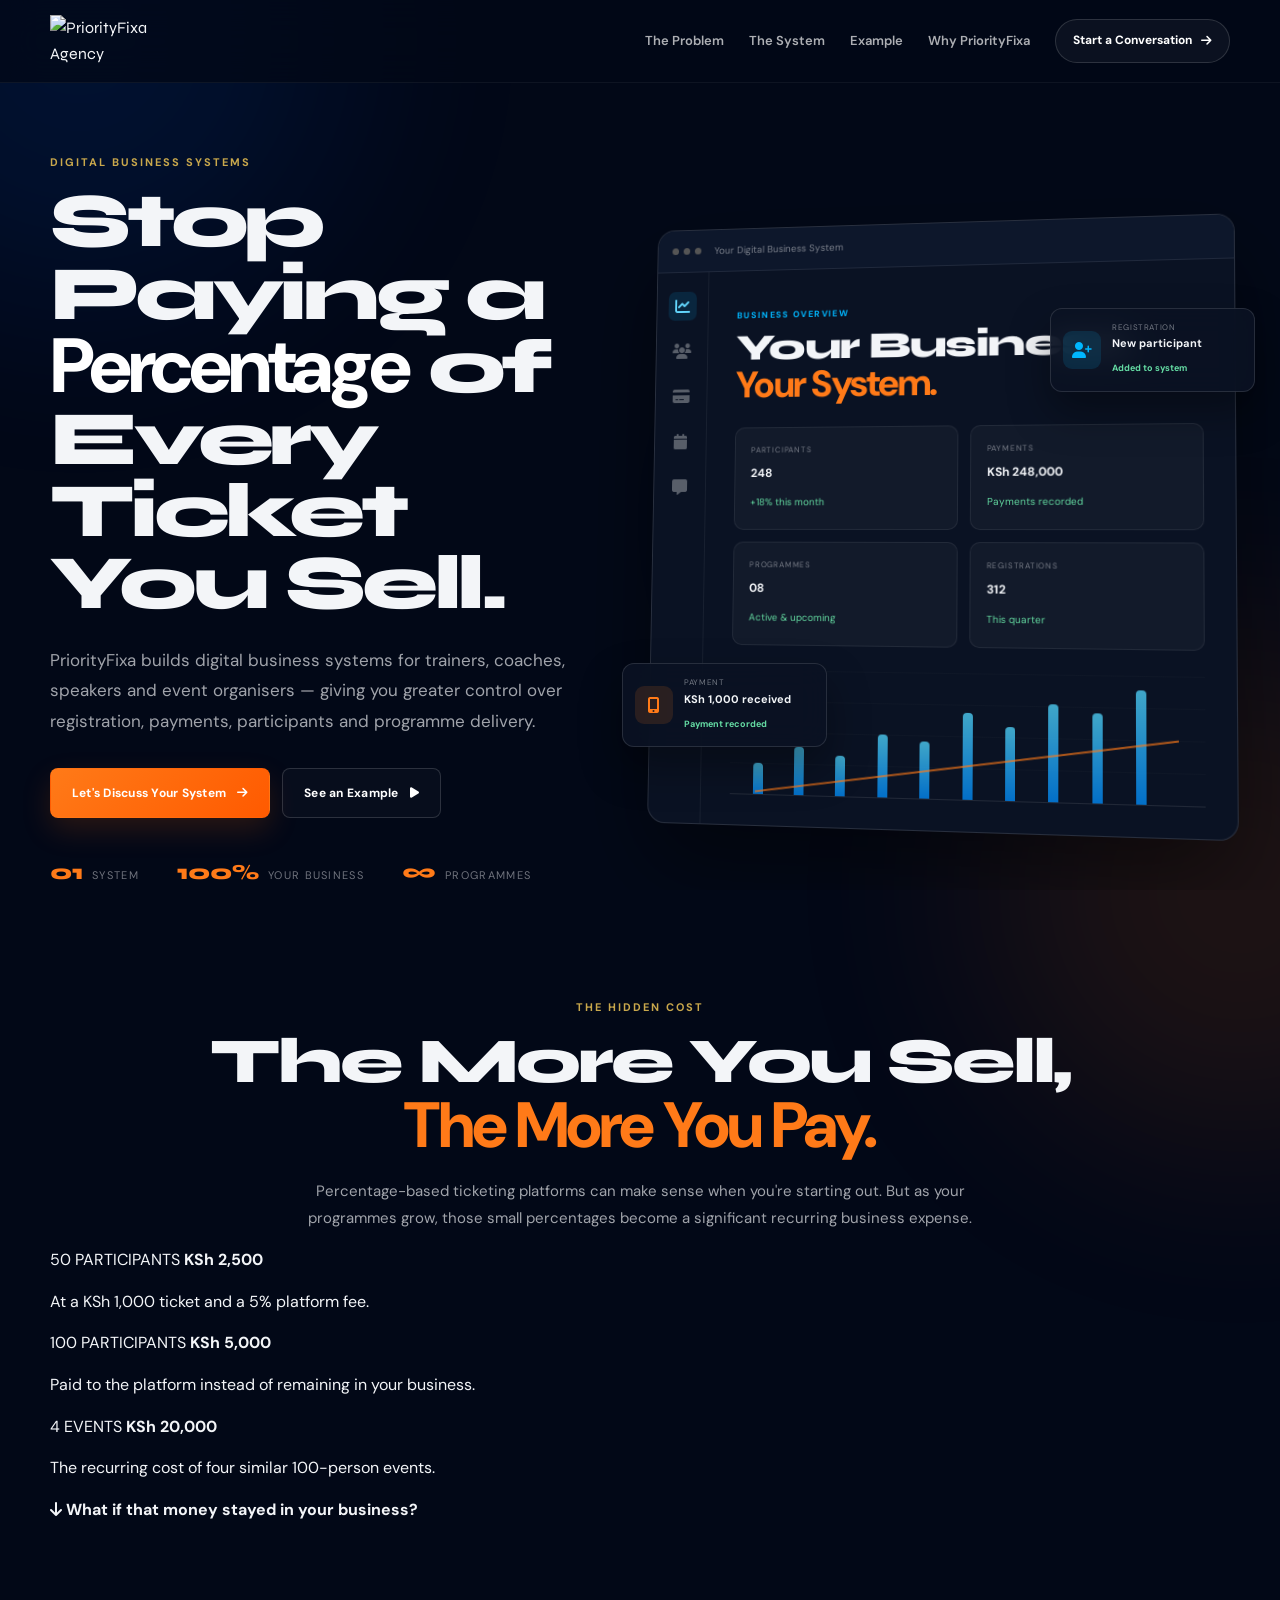
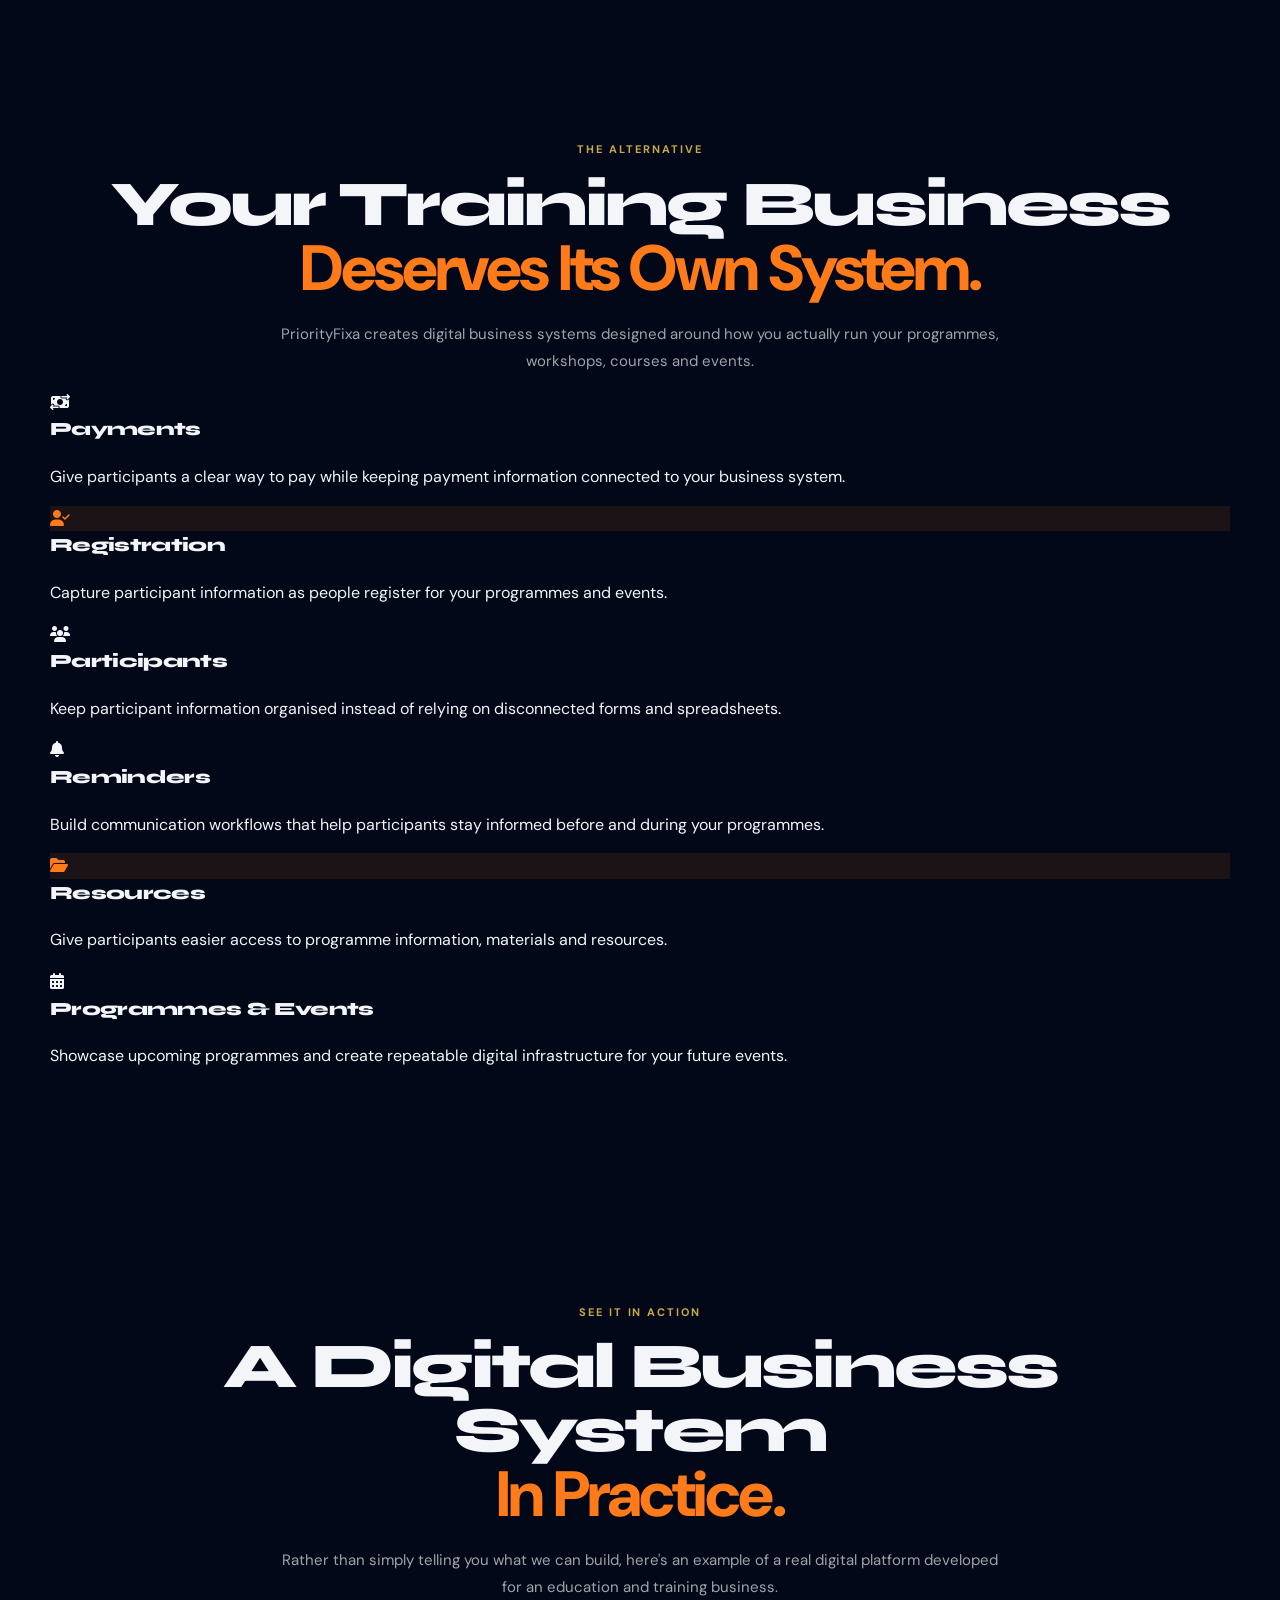
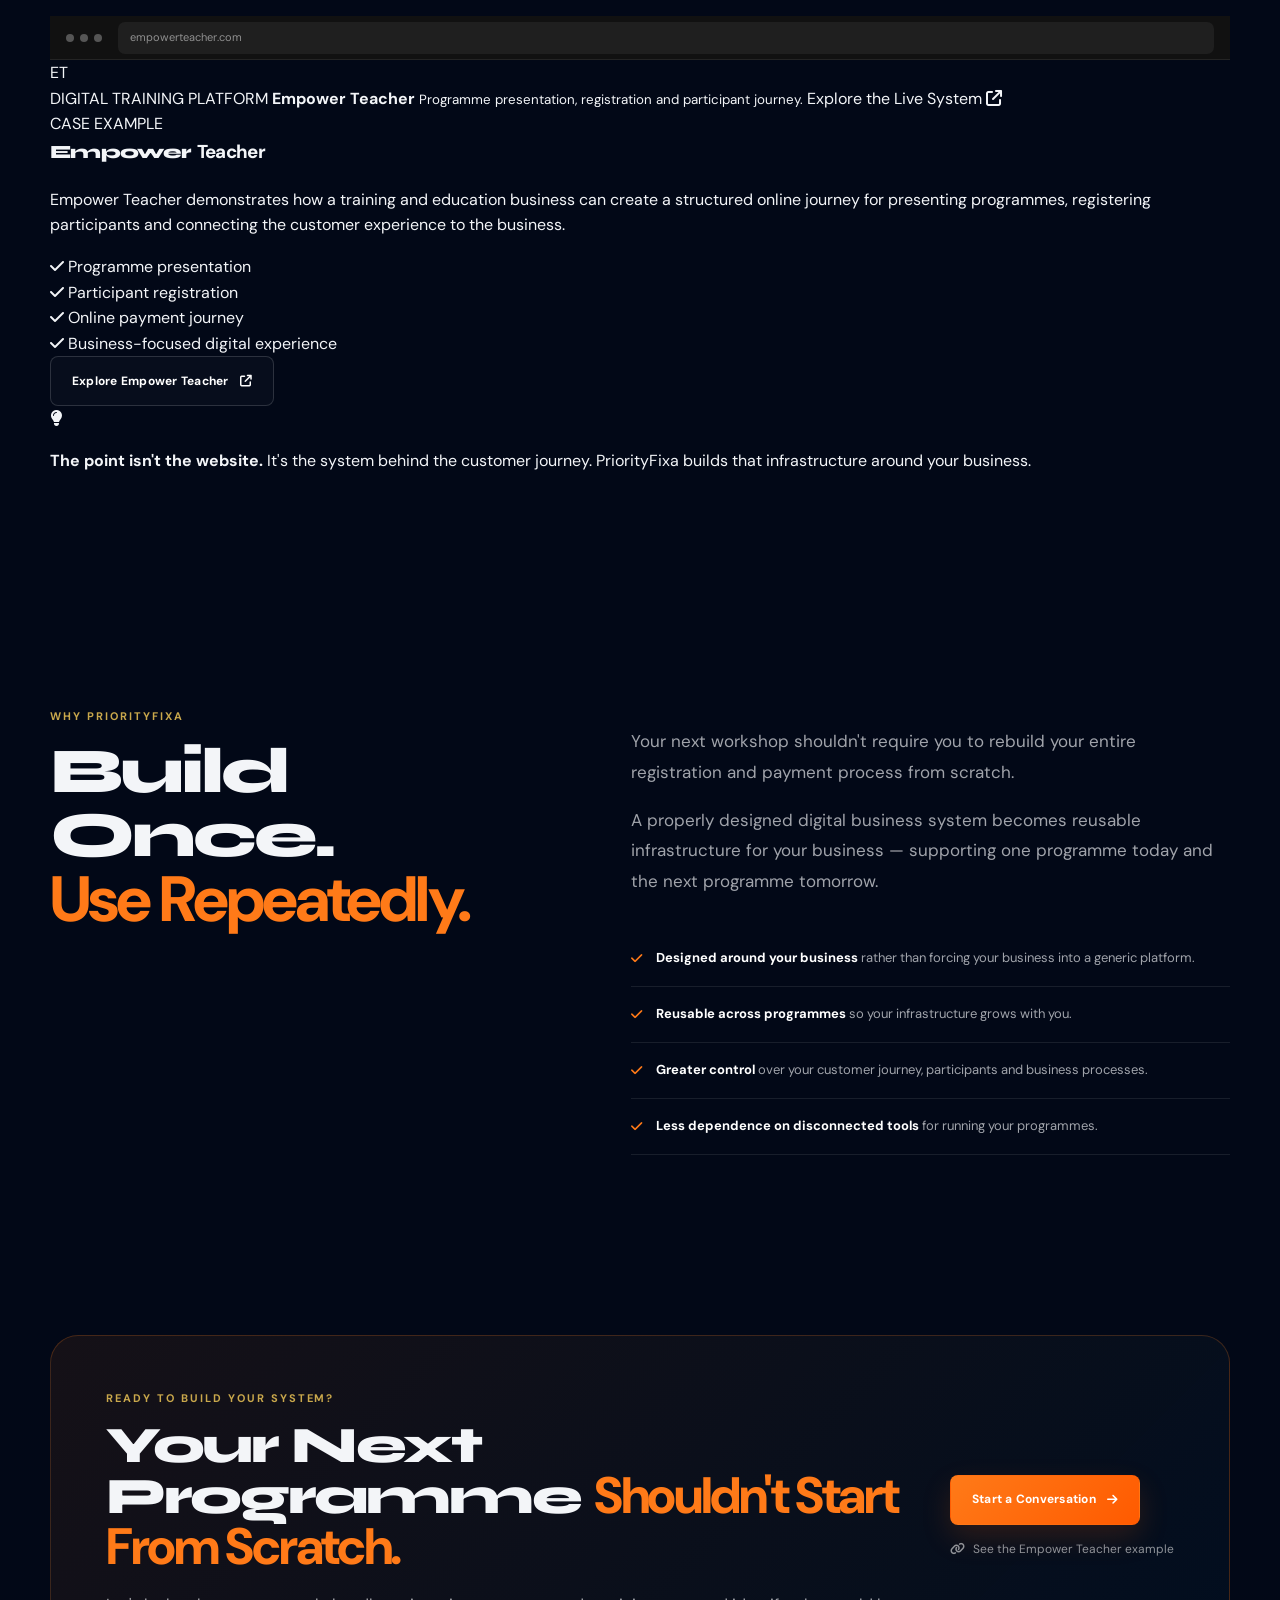
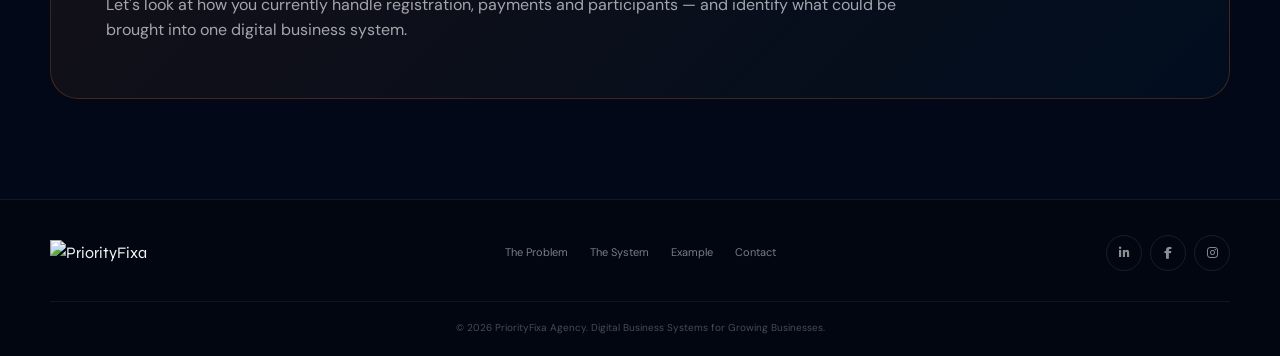
==== busysystem.html @ 6f256f90 "Add initial HTML structure for busysystem page" ====
<!DOCTYPE html>
<html lang="en">
<head>

    <!-- =====================================================
         BASIC META
    ====================================================== -->

    <meta charset="UTF-8">

    <meta
        name="viewport"
        content="width=device-width, initial-scale=1.0"
    >

    <title>
        PriorityFixa | Digital Business Systems for Trainers & Coaches
    </title>

    <meta
        name="description"
        content="PriorityFixa builds digital business systems for trainers, coaches, speakers and event organisers — combining registration, payments, participants, programmes and events."
    >

    <meta
        name="theme-color"
        content="#020817"
    >


    <!-- =====================================================
         GOOGLE FONTS
         IMPORTANT:
         Load fonts BEFORE the stylesheet so the browser
         does not briefly render the wrong typography.
    ====================================================== -->

    <link rel="preconnect" href="https://fonts.googleapis.com">
    <link rel="preconnect" href="https://fonts.gstatic.com" crossorigin>

    <link
        href="https://fonts.googleapis.com/css2?family=DM+Sans:wght@400;500;600;700&family=Syne:wght@400;500;600;700;800&display=swap"
        rel="stylesheet"
    >


    <!-- =====================================================
         ICONS
    ====================================================== -->

    <link
        rel="stylesheet"
        href="https://cdnjs.cloudflare.com/ajax/libs/font-awesome/6.5.2/css/all.min.css"
    >


    <!-- =====================================================
         STYLESHEET
    ====================================================== -->

    <link
        rel="stylesheet"
        href="css/style.css"
    >

</head>


<body>


    <!-- =====================================================
         BACKGROUND EFFECTS
    ====================================================== -->

    <div class="page-glow glow-one"></div>
    <div class="page-glow glow-two"></div>


    <!-- =====================================================
         HEADER
    ====================================================== -->

    <header class="site-header">

        <div class="container nav-wrap">

            <a
                href="#top"
                class="brand"
                aria-label="PriorityFixa home"
            >

                <!-- Replace with your actual logo path -->
                <img
                    src="assets/images/priorityfixa-logo.png"
                    alt="PriorityFixa Agency"
                    class="brand-logo"
                >

            </a>


            <button
                class="menu-toggle"
                id="menuToggle"
                aria-label="Open navigation"
                aria-expanded="false"
            >
                <i class="fa-solid fa-bars"></i>
            </button>


            <nav
                class="main-nav"
                id="mainNav"
            >

                <a href="#problem">
                    The Problem
                </a>

                <a href="#system">
                    The System
                </a>

                <a href="#example">
                    Example
                </a>

                <a href="#about">
                    Why PriorityFixa
                </a>

                <a
                    href="#contact"
                    class="nav-cta"
                >
                    Start a Conversation
                    <i class="fa-solid fa-arrow-right"></i>
                </a>

            </nav>

        </div>

    </header>


    <main id="top">


        <!-- =================================================
             HERO
        ================================================== -->

        <section class="hero">

            <div class="container hero-grid">


                <div class="hero-copy">

                    <div class="eyebrow">
                        DIGITAL BUSINESS SYSTEMS
                    </div>


                    <h1>

                        Stop Paying a
                        <span>Percentage</span>
                        of Every Ticket You Sell.

                    </h1>


                    <p class="hero-text">

                        PriorityFixa builds digital business systems
                        for trainers, coaches, speakers and event
                        organisers — giving you greater control over
                        registration, payments, participants and
                        programme delivery.

                    </p>


                    <div class="hero-actions">

                        <a
                            href="#contact"
                            class="btn btn-primary"
                        >

                            Let's Discuss Your System

                            <i class="fa-solid fa-arrow-right"></i>

                        </a>


                        <a
                            href="#example"
                            class="btn btn-outline"
                        >

                            See an Example

                            <i class="fa-solid fa-play"></i>

                        </a>

                    </div>


                    <div class="hero-mini-stats">

                        <div>

                            <strong>
                                01
                            </strong>

                            <span>
                                System
                            </span>

                        </div>


                        <div>

                            <strong>
                                100%
                            </strong>

                            <span>
                                Your Business
                            </span>

                        </div>


                        <div>

                            <strong>
                                ∞
                            </strong>

                            <span>
                                Programmes
                            </span>

                        </div>

                    </div>

                </div>


                <!-- =========================================
                     HERO VISUAL
                ========================================== -->

                <div class="hero-visual">

                    <div class="dashboard-glow"></div>

                    <div class="orbit orbit-one"></div>
                    <div class="orbit orbit-two"></div>


                    <div class="dashboard">

                        <div class="dash-top">

                            <div class="dash-dots">
                                <i></i>
                                <i></i>
                                <i></i>
                            </div>

                            <span>
                                Your Digital Business System
                            </span>

                        </div>


                        <div class="dash-body">


                            <aside class="dash-sidebar">

                                <span class="active">
                                    <i class="fa-solid fa-chart-line"></i>
                                </span>

                                <span>
                                    <i class="fa-solid fa-users"></i>
                                </span>

                                <span>
                                    <i class="fa-solid fa-credit-card"></i>
                                </span>

                                <span>
                                    <i class="fa-solid fa-calendar"></i>
                                </span>

                                <span>
                                    <i class="fa-solid fa-message"></i>
                                </span>

                            </aside>


                            <div class="dash-content">

                                <p>
                                    BUSINESS OVERVIEW
                                </p>


                                <h3>
                                    Your Business.
                                    <span>Your System.</span>
                                </h3>


                                <div class="dash-cards">

                                    <div>

                                        <small>
                                            PARTICIPANTS
                                        </small>

                                        <strong>
                                            248
                                        </strong>

                                        <em>
                                            +18% this month
                                        </em>

                                    </div>


                                    <div>

                                        <small>
                                            PAYMENTS
                                        </small>

                                        <strong>
                                            KSh 248,000
                                        </strong>

                                        <em>
                                            Payments recorded
                                        </em>

                                    </div>


                                    <div>

                                        <small>
                                            PROGRAMMES
                                        </small>

                                        <strong>
                                            08
                                        </strong>

                                        <em>
                                            Active & upcoming
                                        </em>

                                    </div>


                                    <div>

                                        <small>
                                            REGISTRATIONS
                                        </small>

                                        <strong>
                                            312
                                        </strong>

                                        <em>
                                            This quarter
                                        </em>

                                    </div>

                                </div>


                                <div class="chart">

                                    <span style="left:5%;height:25%;"></span>
                                    <span style="left:14%;height:38%;"></span>
                                    <span style="left:23%;height:32%;"></span>
                                    <span style="left:32%;height:50%;"></span>
                                    <span style="left:41%;height:45%;"></span>
                                    <span style="left:50%;height:68%;"></span>
                                    <span style="left:59%;height:58%;"></span>
                                    <span style="left:68%;height:76%;"></span>
                                    <span style="left:77%;height:70%;"></span>
                                    <span style="left:86%;height:88%;"></span>

                                    <div class="chart-line"></div>

                                </div>

                            </div>

                        </div>

                    </div>


                    <div class="floating-card payment-card">

                        <div class="float-icon orange">
                            <i class="fa-solid fa-mobile-screen-button"></i>
                        </div>

                        <div>

                            <small>
                                PAYMENT
                            </small>

                            <strong>
                                KSh 1,000 received
                            </strong>

                            <b>
                                Payment recorded
                            </b>

                        </div>

                    </div>


                    <div class="floating-card automation-card">

                        <div class="float-icon blue">
                            <i class="fa-solid fa-user-plus"></i>
                        </div>

                        <div>

                            <small>
                                REGISTRATION
                            </small>

                            <strong>
                                New participant
                            </strong>

                            <b>
                                Added to system
                            </b>

                        </div>

                    </div>

                </div>

            </div>

        </section>


        <!-- =================================================
             COST / PROBLEM
        ================================================== -->

        <section
            class="section problem-section"
            id="problem"
        >

            <div class="container">


                <div class="section-heading center">

                    <div class="eyebrow">
                        THE HIDDEN COST
                    </div>

                    <h2>
                        The More You Sell,
                        <span>The More You Pay.</span>
                    </h2>

                    <p>
                        Percentage-based ticketing platforms can make
                        sense when you're starting out. But as your
                        programmes grow, those small percentages become
                        a significant recurring business expense.
                    </p>

                </div>


                <div class="cost-grid">


                    <div class="cost-card">

                        <span>
                            50 PARTICIPANTS
                        </span>

                        <strong>
                            KSh 2,500
                        </strong>

                        <p>
                            At a KSh 1,000 ticket and a 5% platform fee.
                        </p>

                    </div>


                    <div class="cost-card featured-cost">

                        <span>
                            100 PARTICIPANTS
                        </span>

                        <strong>
                            KSh 5,000
                        </strong>

                        <p>
                            Paid to the platform instead of remaining
                            in your business.
                        </p>

                    </div>


                    <div class="cost-card">

                        <span>
                            4 EVENTS
                        </span>

                        <strong>
                            KSh 20,000
                        </strong>

                        <p>
                            The recurring cost of four similar
                            100-person events.
                        </p>

                    </div>

                </div>


                <div class="problem-bottom">

                    <i class="fa-solid fa-arrow-down"></i>

                    <strong>
                        What if that money stayed in your business?
                    </strong>

                </div>

            </div>

        </section>


        <!-- =================================================
             SYSTEM
        ================================================== -->

        <section
            class="section system-section"
            id="system"
        >

            <div class="container">


                <div class="section-heading center">

                    <div class="eyebrow">
                        THE ALTERNATIVE
                    </div>

                    <h2>
                        Your Training Business
                        <span>Deserves Its Own System.</span>
                    </h2>

                    <p>
                        PriorityFixa creates digital business systems
                        designed around how you actually run your
                        programmes, workshops, courses and events.
                    </p>

                </div>


                <div class="system-grid">


                    <article class="system-card">

                        <div class="system-icon blue-icon">
                            <i class="fa-solid fa-money-bill-transfer"></i>
                        </div>

                        <h3>
                            Payments
                        </h3>

                        <p>
                            Give participants a clear way to pay
                            while keeping payment information connected
                            to your business system.
                        </p>

                    </article>


                    <article class="system-card">

                        <div class="system-icon orange-icon">
                            <i class="fa-solid fa-user-check"></i>
                        </div>

                        <h3>
                            Registration
                        </h3>

                        <p>
                            Capture participant information as people
                            register for your programmes and events.
                        </p>

                    </article>


                    <article class="system-card">

                        <div class="system-icon gold-icon">
                            <i class="fa-solid fa-users"></i>
                        </div>

                        <h3>
                            Participants
                        </h3>

                        <p>
                            Keep participant information organised
                            instead of relying on disconnected forms
                            and spreadsheets.
                        </p>

                    </article>


                    <article class="system-card">

                        <div class="system-icon blue-icon">
                            <i class="fa-solid fa-bell"></i>
                        </div>

                        <h3>
                            Reminders
                        </h3>

                        <p>
                            Build communication workflows that help
                            participants stay informed before and
                            during your programmes.
                        </p>

                    </article>


                    <article class="system-card">

                        <div class="system-icon orange-icon">
                            <i class="fa-solid fa-folder-open"></i>
                        </div>

                        <h3>
                            Resources
                        </h3>

                        <p>
                            Give participants easier access to programme
                            information, materials and resources.
                        </p>

                    </article>


                    <article class="system-card">

                        <div class="system-icon gold-icon">
                            <i class="fa-solid fa-calendar-days"></i>
                        </div>

                        <h3>
                            Programmes & Events
                        </h3>

                        <p>
                            Showcase upcoming programmes and create
                            repeatable digital infrastructure for your
                            future events.
                        </p>

                    </article>

                </div>

            </div>

        </section>


        <!-- =================================================
             EXAMPLE / EMPOWER TEACHER
        ================================================== -->

        <section
            class="section example-section"
            id="example"
        >

            <div class="container">


                <div class="section-heading center">

                    <div class="eyebrow">
                        SEE IT IN ACTION
                    </div>

                    <h2>
                        A Digital Business System
                        <span>In Practice.</span>
                    </h2>

                    <p>
                        Rather than simply telling you what we can build,
                        here's an example of a real digital platform
                        developed for an education and training business.
                    </p>

                </div>


                <div class="example-card">


                    <div class="example-browser">

                        <div class="browser-top">

                            <div class="browser-dots">
                                <span></span>
                                <span></span>
                                <span></span>
                            </div>

                            <div class="browser-url">
                                empowerteacher.com
                            </div>

                        </div>


                        <div class="example-preview">

                            <div class="example-preview-content">

                                <div class="example-logo-mark">
                                    ET
                                </div>

                                <span>
                                    DIGITAL TRAINING PLATFORM
                                </span>

                                <strong>
                                    Empower Teacher
                                </strong>

                                <small>
                                    Programme presentation,
                                    registration and participant journey.
                                </small>

                                <a
                                    href="https://www.empowerteacher.com/"
                                    target="_blank"
                                    rel="noopener"
                                    class="preview-button"
                                >
                                    Explore the Live System
                                    <i class="fa-solid fa-arrow-up-right-from-square"></i>
                                </a>

                            </div>

                        </div>

                    </div>


                    <div class="example-content">

                        <div class="example-label">
                            CASE EXAMPLE
                        </div>

                        <h3>
                            Empower
                            <span>Teacher</span>
                        </h3>

                        <p>
                            Empower Teacher demonstrates how a training
                            and education business can create a structured
                            online journey for presenting programmes,
                            registering participants and connecting the
                            customer experience to the business.
                        </p>


                        <div class="example-points">

                            <div>
                                <i class="fa-solid fa-check"></i>
                                <span>
                                    Programme presentation
                                </span>
                            </div>

                            <div>
                                <i class="fa-solid fa-check"></i>
                                <span>
                                    Participant registration
                                </span>
                            </div>

                            <div>
                                <i class="fa-solid fa-check"></i>
                                <span>
                                    Online payment journey
                                </span>
                            </div>

                            <div>
                                <i class="fa-solid fa-check"></i>
                                <span>
                                    Business-focused digital experience
                                </span>
                            </div>

                        </div>


                        <a
                            href="https://www.empowerteacher.com/"
                            target="_blank"
                            rel="noopener"
                            class="btn btn-outline"
                        >

                            Explore Empower Teacher

                            <i class="fa-solid fa-arrow-up-right-from-square"></i>

                        </a>

                    </div>

                </div>


                <div class="example-note">

                    <i class="fa-solid fa-lightbulb"></i>

                    <p>
                        <strong>
                            The point isn't the website.
                        </strong>

                        It's the system behind the customer journey.
                        PriorityFixa builds that infrastructure around
                        your business.
                    </p>

                </div>

            </div>

        </section>


        <!-- =================================================
             WHY PRIORITYFIXA
        ================================================== -->

        <section
            class="section about-section"
            id="about"
        >

            <div class="container about-grid">


                <div class="section-heading">

                    <div class="eyebrow">
                        WHY PRIORITYFIXA
                    </div>

                    <h2>
                        Build Once.
                        <span>Use Repeatedly.</span>
                    </h2>

                </div>


                <div class="about-copy">

                    <p>
                        Your next workshop shouldn't require you to
                        rebuild your entire registration and payment
                        process from scratch.
                    </p>

                    <p>
                        A properly designed digital business system
                        becomes reusable infrastructure for your
                        business — supporting one programme today and
                        the next programme tomorrow.
                    </p>


                    <div class="about-points">

                        <div>

                            <i class="fa-solid fa-check"></i>

                            <span>
                                <b>Designed around your business</b>
                                rather than forcing your business into
                                a generic platform.
                            </span>

                        </div>


                        <div>

                            <i class="fa-solid fa-check"></i>

                            <span>
                                <b>Reusable across programmes</b>
                                so your infrastructure grows with you.
                            </span>

                        </div>


                        <div>

                            <i class="fa-solid fa-check"></i>

                            <span>
                                <b>Greater control</b>
                                over your customer journey,
                                participants and business processes.
                            </span>

                        </div>


                        <div>

                            <i class="fa-solid fa-check"></i>

                            <span>
                                <b>Less dependence on disconnected tools</b>
                                for running your programmes.
                            </span>

                        </div>

                    </div>

                </div>

            </div>

        </section>


        <!-- =================================================
             CTA
        ================================================== -->

        <section
            class="section cta-section"
            id="contact"
        >

            <div class="container">


                <div class="cta-box">


                    <div>

                        <div class="eyebrow">
                            READY TO BUILD YOUR SYSTEM?
                        </div>

                        <h2>
                            Your Next Programme
                            <span>Shouldn't Start From Scratch.</span>
                        </h2>

                        <p>
                            Let's look at how you currently handle
                            registration, payments and participants —
                            and identify what could be brought into
                            one digital business system.
                        </p>

                    </div>


                    <div class="cta-contact">

                        <!-- Replace with your actual email -->
                        <a
                            href="mailto:hello@priorityfixa.com"
                            class="btn btn-primary"
                        >

                            Start a Conversation

                            <i class="fa-solid fa-arrow-right"></i>

                        </a>


                        <a
                            href="https://www.empowerteacher.com/"
                            target="_blank"
                            rel="noopener"
                        >

                            <i class="fa-solid fa-link"></i>

                            See the Empower Teacher example

                        </a>

                    </div>

                </div>

            </div>

        </section>

    </main>


    <!-- =====================================================
         FOOTER
    ====================================================== -->

    <footer class="footer">

        <div class="container footer-main">


            <a
                href="#top"
                class="brand"
            >

                <img
                    src="assets/images/priorityfixa-logo.png"
                    alt="PriorityFixa"
                    class="footer-logo"
                >

            </a>


            <div class="footer-links">

                <a href="#problem">
                    The Problem
                </a>

                <a href="#system">
                    The System
                </a>

                <a href="#example">
                    Example
                </a>

                <a href="#contact">
                    Contact
                </a>

            </div>


            <div class="socials">

                <a
                    href="#"
                    aria-label="LinkedIn"
                >
                    <i class="fa-brands fa-linkedin-in"></i>
                </a>

                <a
                    href="#"
                    aria-label="Facebook"
                >
                    <i class="fa-brands fa-facebook-f"></i>
                </a>

                <a
                    href="#"
                    aria-label="Instagram"
                >
                    <i class="fa-brands fa-instagram"></i>
                </a>

            </div>

        </div>


        <div class="container copyright">

            © 2026 PriorityFixa Agency.
            Digital Business Systems for Growing Businesses.

        </div>

    </footer>


    <!-- =====================================================
         JAVASCRIPT
    ====================================================== -->

    <script>

        /* ================================================
           MOBILE NAVIGATION
        ================================================= */

        const menuToggle =
            document.getElementById("menuToggle");

        const mainNav =
            document.getElementById("mainNav");


        menuToggle.addEventListener("click", () => {

            const isOpen =
                mainNav.classList.toggle("open");

            menuToggle.setAttribute(
                "aria-expanded",
                isOpen
            );

            menuToggle.innerHTML =
                isOpen
                    ? '<i class="fa-solid fa-xmark"></i>'
                    : '<i class="fa-solid fa-bars"></i>';

        });


        /* ================================================
           CLOSE MOBILE MENU
        ================================================= */

        document
            .querySelectorAll(".main-nav a")
            .forEach(link => {

                link.addEventListener("click", () => {

                    mainNav.classList.remove("open");

                    menuToggle.setAttribute(
                        "aria-expanded",
                        "false"
                    );

                    menuToggle.innerHTML =
                        '<i class="fa-solid fa-bars"></i>';

                });

            });


        /* ================================================
           HEADER SCROLL STATE
        ================================================= */

        const header =
            document.querySelector(".site-header");


        window.addEventListener(
            "scroll",
            () => {

                if (window.scrollY > 30) {

                    header.classList.add("scrolled");

                } else {

                    header.classList.remove("scrolled");

                }

            },
            { passive: true }
        );

    </script>

</body>
</html>
---- css/style.css ----
/* =========================================================
   PRIORITYFIXA AGENCY
   =========================================================

   TYPOGRAPHY
   ─────────────────────────────────────────────────────────
   Syne    → Brand / headings / display typography
   DM Sans → Body / navigation / buttons / UI

   IMPORTANT:
   Fonts are loaded here so typography remains consistent
   even if another stylesheet or cached CSS is interfering.

   BRAND
   ─────────────────────────────────────────────────────────
   Deep Navy
   Electric Blue
   Orange
   Gold

   FEATURED PROJECTS
   ─────────────────────────────────────────────────────────
   Empowered Teachers Forum → Green / Gold
   Sakwa Wangara            → Charcoal / Brass
========================================================= */


/* =========================================================
   FONT LOADING
   ========================================================= */

/*
   Load the fonts directly from this stylesheet.

   display=swap prevents invisible text while the font loads.
*/

/*@import url(
  "https://fonts.googleapis.com/css2?family=DM+Sans:opsz,wght@9..40,400;9..40,500;9..40,600;9..40,700&family=Syne:wght@400;500;600;700;800&display=swap"
);


/* =========================================================
   VARIABLES
========================================================= */

:root {

  /* =======================================================
     BACKGROUND
  ======================================================= */

  --bg: #020817;
  --bg-two: #071127;
  --bg-three: #0b1730;


  /* =======================================================
     TEXT
  ======================================================= */

  --white: #ffffff;

  --text: #f3f5f8;

  --muted: rgba(243,245,248,.66);

  --muted-soft: rgba(243,245,248,.45);


  /* =======================================================
     LINES / CARDS
  ======================================================= */

  --line: rgba(255,255,255,.09);

  --card: rgba(255,255,255,.035);

  --card-hover: rgba(255,255,255,.06);


  /* =======================================================
     PRIORITYFIXA BRAND
  ======================================================= */

  --blue: #00b7ff;

  --blue-light: #63d8ff;

  --orange: #ff7a18;

  --orange-light: #ff9b4a;

  --gold: #c9a84c;

  --gold-light: #e8c97a;


  /* =======================================================
     PROJECT COLOURS
  ======================================================= */

  --green: #1b6b58;


  /* =======================================================
     LAYOUT
  ======================================================= */

  --container: 1180px;

  --radius: 24px;


  /* =======================================================
     TYPOGRAPHY
  ======================================================= */

  --font-head:
    "Syne",
    "Arial Black",
    Arial,
    sans-serif;

  --font-body:
    "DM Sans",
    Arial,
    sans-serif;
}


/* =========================================================
   RESET
========================================================= */

*,
*::before,
*::after {
  box-sizing: border-box;
}

html {
  scroll-behavior: smooth;
}

body {

  margin: 0;

  background: var(--bg);

  color: var(--text);

  /*
     FORCE THE BODY TO USE DM SANS.
     This prevents an older body font declaration
     from taking over.
  */

  font-family:
    "DM Sans",
    Arial,
    sans-serif !important;

  font-size: 16px;

  line-height: 1.6;

  overflow-x: hidden;

  -webkit-font-smoothing: antialiased;

  -moz-osx-font-smoothing: grayscale;
}


img {
  display: block;

  max-width: 100%;
}


a {
  color: inherit;

  text-decoration: none;
}


button,
input,
textarea,
select {
  font: inherit;
}


button {
  cursor: pointer;
}


::selection {
  background: var(--orange);

  color: #fff;
}


/* =========================================================
   GLOBAL FONT PROTECTION
========================================================= */

/*
   These rules deliberately use !important.

   If an old stylesheet, browser cache, template rule,
   or component CSS attempts to change the typography,
   these declarations win.
*/

body,
p,
li,
span,
small,
label,
input,
textarea,
select,
button,
a,
nav {

  font-family:
    "DM Sans",
    Arial,
    sans-serif !important;
}


/*
   ALL DISPLAY / HEADING TYPOGRAPHY
*/

h1,
h2,
h3,
h4,
h5,
h6 {

  font-family:
    "Syne",
    "Arial Black",
    Arial,
    sans-serif !important;

  font-weight: 800;

  letter-spacing: -.035em;

  margin-top: 0;
}


/*
   Brand-specific elements
*/

.brand,
.brand *,
.logo,
.logo *,
.footer-logo,
.footer-logo *,
.service-card h3,
.process-step h3,
.project-information h3,
.project-brand-badge strong,
.placeholder-content strong,
.pricing-top h3,
.cta-box h2,
.dash-content h3 {

  font-family:
    "Syne",
    "Arial Black",
    Arial,
    sans-serif !important;
}


/* =========================================================
   CONTAINER
========================================================= */

.container {

  width:
    min(
      calc(100% - 40px),
      var(--container)
    );

  margin-inline: auto;
}


/* =========================================================
   SECTIONS
========================================================= */

.section {

  position: relative;

  padding: 110px 0;
}

.section-sm {

  position: relative;

  padding: 55px 0;
}


/* =========================================================
   BACKGROUND GRID
========================================================= */

body::before {

  content: "";

  position: fixed;

  inset: 0;

  pointer-events: none;

  z-index: -3;

  opacity: .16;

  background-image:

    linear-gradient(
      rgba(255,255,255,.018) 1px,
      transparent 1px
    ),

    linear-gradient(
      90deg,
      rgba(255,255,255,.018) 1px,
      transparent 1px
    );

  background-size: 70px 70px;

  mask-image:
    linear-gradient(
      to bottom,
      black,
      transparent 75%
    );
}


/* =========================================================
   BACKGROUND GLOWS
========================================================= */

.page-glow {

  position: fixed;

  width: 520px;

  height: 520px;

  border-radius: 50%;

  pointer-events: none;

  z-index: -2;

  filter: blur(110px);

  opacity: .11;
}

.glow-one {

  top: -220px;

  left: -180px;

  background: #005eff;
}

.glow-two {

  right: -220px;

  bottom: -250px;

  background: #ff6b00;
}


/* =========================================================
   ACCESSIBILITY
========================================================= */

a:focus-visible,
button:focus-visible,
input:focus-visible,
textarea:focus-visible,
select:focus-visible {

  outline: 3px solid var(--orange);

  outline-offset: 4px;
}


/* =========================================================
   HEADER
========================================================= */

.site-header {

  position: fixed;

  top: 0;

  left: 0;

  width: 100%;

  z-index: 1000;

  background:
    rgba(2,8,23,.76);

  border-bottom:
    1px solid rgba(255,255,255,.05);

  backdrop-filter:
    blur(18px);

  -webkit-backdrop-filter:
    blur(18px);

  transition:
    background .3s ease,
    border-color .3s ease;
}

.site-header.scrolled {

  background:
    rgba(2,8,23,.94);

  border-bottom-color:
    rgba(255,255,255,.08);
}

.nav-wrap {

  min-height: 82px;

  display: flex;

  align-items: center;

  justify-content: space-between;

  gap: 30px;
}


/* =========================================================
   BRAND / LOGO
========================================================= */

.brand {

  display: inline-flex;

  align-items: center;

  flex-shrink: 0;

  text-decoration: none;

  font-family:
    "Syne",
    "Arial Black",
    Arial,
    sans-serif !important;
}

.brand-logo {

  width: 145px;

  height: auto;

  display: block;

  object-fit: contain;

  transition:
    transform .3s ease;
}

.brand-logo:hover {

  transform:
    scale(1.03);
}


/* =========================================================
   NAVIGATION
========================================================= */

.main-nav {

  display: flex;

  align-items: center;

  gap: 25px;
}

.main-nav > a {

  position: relative;

  color:
    rgba(255,255,255,.68);

  font-family:
    "DM Sans",
    Arial,
    sans-serif !important;

  font-size: 13px;

  font-weight: 600;

  transition:
    color .25s ease;
}

.main-nav > a:not(.nav-cta)::after {

  content: "";

  position: absolute;

  left: 0;

  bottom: -8px;

  width: 0;

  height: 1px;

  background:
    var(--orange);

  transition:
    width .25s ease;
}

.main-nav > a:hover {

  color: #fff;
}

.main-nav > a:hover::after {

  width: 100%;
}


/* =========================================================
   NAV CTA
========================================================= */

.nav-cta {

  display: inline-flex;

  align-items: center;

  gap: 9px;

  padding:
    11px 17px;

  border:
    1px solid rgba(255,255,255,.14);

  border-radius:
    50px;

  background:
    rgba(255,255,255,.045);

  color:
    #fff !important;

  font-family:
    "DM Sans",
    Arial,
    sans-serif !important;

  font-size:
    12px !important;

  font-weight:
    700 !important;

  transition:
    background .25s ease,
    border-color .25s ease,
    transform .25s ease;
}

.nav-cta:hover {

  background:
    var(--orange);

  border-color:
    var(--orange);

  transform:
    translateY(-1px);
}


/* =========================================================
   MOBILE MENU
========================================================= */

.menu-toggle {

  display: none;

  width: 44px;

  height: 44px;

  align-items: center;

  justify-content: center;

  border:
    1px solid var(--line);

  border-radius: 10px;

  background:
    rgba(255,255,255,.04);

  color:
    #fff;
}


/* =========================================================
   TYPOGRAPHY COMPONENTS
========================================================= */

.eyebrow {

  margin-bottom: 15px;

  color:
    var(--gold);

  font-family:
    "DM Sans",
    Arial,
    sans-serif !important;

  font-size: 11px;

  font-weight: 700;

  letter-spacing: .18em;

  line-height: 1.4;

  text-transform: uppercase;
}

.orange-text {

  color:
    var(--orange);
}

.section-heading h2 {

  margin-bottom: 20px;

  font-family:
    "Syne",
    "Arial Black",
    Arial,
    sans-serif !important;

  font-size:
    clamp(40px, 5vw, 68px);

  font-weight: 800;

  line-height: 1;

  letter-spacing: -.045em;
}

.section-heading h2 span {

  display: block;

  color:
    var(--orange);
}

.section-heading > p:last-child {

  max-width: 720px;

  margin-inline: auto;

  color:
    var(--muted);

  font-family:
    "DM Sans",
    Arial,
    sans-serif !important;

  font-size: 15px;

  line-height: 1.8;
}

.section-heading.center {

  text-align: center;
}


/* =========================================================
   BUTTONS
========================================================= */

.btn {

  display: inline-flex;

  align-items: center;

  justify-content: center;

  gap: 11px;

  min-height: 50px;

  padding:
    0 21px;

  border:
    1px solid transparent;

  border-radius: 8px;

  font-family:
    "DM Sans",
    Arial,
    sans-serif !important;

  font-size: 12px;

  font-weight: 700;

  letter-spacing: .02em;

  transition:
    transform .25s ease,
    background .25s ease,
    border-color .25s ease,
    color .25s ease,
    box-shadow .25s ease;
}

.btn:hover {

  transform:
    translateY(-2px);
}

.btn i {

  transition:
    transform .25s ease;
}

.btn:hover i {

  transform:
    translateX(4px);
}

.btn-primary {

  background:
    linear-gradient(
      135deg,
      var(--orange),
      #ff5a00
    );

  color:
    #fff;

  box-shadow:
    0 12px 30px rgba(255,100,0,.16);
}

.btn-primary:hover {

  box-shadow:
    0 18px 38px rgba(255,100,0,.28);
}

.btn-outline {

  border-color:
    rgba(255,255,255,.15);

  background:
    rgba(255,255,255,.025);

  color:
    #fff;
}

.btn-outline:hover {

  border-color:
    var(--orange);

  background:
    rgba(255,122,24,.08);
}


/* =========================================================
   HERO
========================================================= */

.hero {

  min-height:
    850px;

  display:
    flex;

  align-items:
    center;

  padding-top:
    155px;

  overflow:
    hidden;
}

.hero-grid {

  display:
    grid;

  grid-template-columns:
    minmax(0,.95fr)
    minmax(0,1.05fr);

  gap:
    60px;

  align-items:
    center;
}

.hero-copy {

  position:
    relative;

  z-index:
    3;
}


/* =========================================================
   HERO TITLE
========================================================= */

.hero h1 {

  max-width:
    780px;

  margin-bottom:
    25px;

  font-family:
    "Syne",
    "Arial Black",
    Arial,
    sans-serif !important;

  font-size:
    clamp(48px,6vw,82px);

  font-weight:
    800;

  line-height:
    .94;

  letter-spacing:
    -.055em;
}

.hero h1 span {

  color:
    #fff;
}

.hero h1 b {

  color:
    var(--orange);

  font-weight:
    800;
}

.hero-text {

  max-width:
    640px;

  color:
    var(--muted);

  font-family:
    "DM Sans",
    Arial,
    sans-serif !important;

  font-size:
    17px;

  line-height:
    1.8;

  margin-bottom:
    32px;
}

.hero-actions {

  display:
    flex;

  flex-wrap:
    wrap;

  gap:
    12px;

  margin-bottom:
    38px;
}


/* =========================================================
   HERO STATS
========================================================= */

.hero-mini-stats {

  display:
    flex;

  gap:
    38px;
}

.hero-mini-stats div {

  display:
    flex;

  align-items:
    baseline;

  gap:
    9px;
}

.hero-mini-stats strong {

  color:
    var(--orange);

  font-family:
    "Syne",
    "Arial Black",
    Arial,
    sans-serif !important;

  font-size:
    21px;

  font-weight:
    800;
}

.hero-mini-stats span {

  color:
    var(--muted-soft);

  font-family:
    "DM Sans",
    Arial,
    sans-serif !important;

  font-size:
    11px;

  text-transform:
    uppercase;

  letter-spacing:
    .12em;
}


/* =========================================================
   HERO DASHBOARD
========================================================= */

.hero-visual {

  position:
    relative;

  min-height:
    600px;

  display:
    flex;

  align-items:
    center;

  justify-content:
    center;
}

.dashboard-glow {

  position:
    absolute;

  width:
    360px;

  height:
    360px;

  border-radius:
    50%;

  background:
    #0077ff;

  opacity:
    .15;

  filter:
    blur(70px);
}

.orbit {

  position:
    absolute;

  border:
    1px solid rgba(0,183,255,.18);

  border-radius:
    50%;

  transform:
    rotate(-20deg);
}

.orbit-one {

  width:
    570px;

  height:
    270px;
}

.orbit-two {

  width:
    460px;

  height:
    220px;

  transform:
    rotate(30deg);

  border-color:
    rgba(255,122,24,.13);
}

.dashboard {

  position:
    relative;

  z-index:
    2;

  width:
    min(620px,100%);

  border:
    1px solid rgba(255,255,255,.12);

  border-radius:
    18px;

  background:
    #0a1223;

  overflow:
    hidden;

  box-shadow:
    0 40px 90px rgba(0,0,0,.48);

  transform:
    perspective(1200px)
    rotateY(-7deg)
    rotateX(3deg);
}

.dash-top {

  height:
    44px;

  display:
    flex;

  align-items:
    center;

  gap:
    14px;

  padding:
    0 15px;

  border-bottom:
    1px solid rgba(255,255,255,.08);

  background:
    #0d172b;

  color:
    rgba(255,255,255,.45);

  font-size:
    10px;
}

.dash-top > span {

  flex:
    1;
}

.dash-dots {

  display:
    flex;

  gap:
    5px;
}

.dash-dots i {

  width:
    7px;

  height:
    7px;

  border-radius:
    50%;

  background:
    #555;
}

.dash-body {

  display:
    grid;

  grid-template-columns:
    55px 1fr;

  min-height:
    390px;
}

.dash-sidebar {

  padding:
    20px 0;

  display:
    flex;

  flex-direction:
    column;

  align-items:
    center;

  gap:
    17px;

  border-right:
    1px solid rgba(255,255,255,.06);
}

.dash-sidebar span {

  width:
    30px;

  height:
    30px;

  display:
    flex;

  align-items:
    center;

  justify-content:
    center;

  color:
    rgba(255,255,255,.32);

  border-radius:
    7px;
}

.dash-sidebar .active {

  background:
    rgba(0,183,255,.12);

  color:
    var(--blue-light);
}

.dash-content {

  padding:
    30px;
}

.dash-content > p {

  margin-bottom:
    8px;

  color:
    var(--blue);

  font-size:
    9px;

  font-weight:
    700;

  letter-spacing:
    .15em;
}

.dash-content h3 {

  margin-bottom:
    24px;

  font-family:
    "Syne",
    "Arial Black",
    Arial,
    sans-serif !important;

  font-size:
    clamp(25px,3vw,38px);

  font-weight:
    800;

  line-height:
    1;

  letter-spacing:
    -.04em;
}

.dash-content h3 span {

  color:
    var(--orange);
}

.dash-cards {

  display:
    grid;

  grid-template-columns:
    repeat(2,1fr);

  gap:
    12px;
}

.dash-cards > div {

  padding:
    16px;

  border:
    1px solid rgba(255,255,255,.07);

  border-radius:
    10px;

  background:
    rgba(255,255,255,.035);
}

.dash-cards small {

  display:
    block;

  margin-bottom:
    8px;

  color:
    var(--muted-soft);

  font-size:
    8px;

  letter-spacing:
    .1em;
}

.dash-cards strong {

  display:
    block;

  margin-bottom:
    5px;

  font-size:
    12px;
}

.dash-cards em {

  color:
    #63d9a0;

  font-size:
    10px;

  font-style:
    normal;
}


/* =========================================================
   DASHBOARD CHART
========================================================= */

.chart {

  position:
    relative;

  height:
    125px;

  margin-top:
    25px;

  border-bottom:
    1px solid rgba(255,255,255,.08);

  background:
    repeating-linear-gradient(
      to top,
      transparent 0,
      transparent 30px,
      rgba(255,255,255,.035) 31px
    );
}

.chart span {

  position:
    absolute;

  bottom:
    0;

  width:
    10px;

  border-radius:
    4px 4px 0 0;

  background:
    linear-gradient(
      to top,
      #008eff,
      #52d8ff
    );

  opacity:
    .75;
}

.chart-line {

  position:
    absolute;

  left:
    5%;

  right:
    5%;

  bottom:
    25%;

  height:
    2px;

  background:
    var(--orange);

  transform:
    rotate(-8deg);

  opacity:
    .65;
}


/* =========================================================
   FLOATING HERO CARDS
========================================================= */

.floating-card {

  position:
    absolute;

  z-index:
    5;

  display:
    flex;

  align-items:
    center;

  gap:
    11px;

  min-width:
    205px;

  padding:
    12px;

  border:
    1px solid rgba(255,255,255,.12);

  border-radius:
    12px;

  background:
    rgba(10,18,35,.9);

  box-shadow:
    0 20px 40px rgba(0,0,0,.35);

  backdrop-filter:
    blur(15px);
}

.payment-card {

  left:
    -20px;

  bottom:
    80px;
}

.automation-card {

  right:
    -25px;

  top:
    90px;
}

.float-icon {

  width:
    38px;

  height:
    38px;

  display:
    flex;

  align-items:
    center;

  justify-content:
    center;

  border-radius:
    9px;
}

.float-icon.orange {

  background:
    rgba(255,122,24,.13);

  color:
    var(--orange);
}

.float-icon.blue {

  background:
    rgba(0,183,255,.13);

  color:
    var(--blue);
}

.floating-card small {

  display:
    block;

  margin-bottom:
    2px;

  color:
    var(--muted-soft);

  font-size:
    8px;

  letter-spacing:
    .08em;
}

.floating-card strong {

  display:
    block;

  font-size:
    11px;
}

.floating-card b {

  color:
    #65dca4;

  font-size:
    9px;
}


/* =========================================================
   HERO BADGES
========================================================= */

.visual-badge {

  position:
    absolute;

  z-index:
    5;

  display:
    flex;

  align-items:
    center;

  gap:
    8px;

  padding:
    9px 12px;

  border:
    1px solid rgba(255,255,255,.1);

  border-radius:
    50px;

  background:
    rgba(255,255,255,.05);

  color:
    rgba(255,255,255,.7);

  font-size:
    10px;

  backdrop-filter:
    blur(10px);
}

.badge-cart {

  top:
    20px;

  left:
    5px;
}

.badge-shield {

  right:
    10px;

  bottom:
    20px;
}

.badge-cart i {

  color:
    var(--orange);
}

.badge-shield i {

  color:
    var(--blue-light);
}


/* =========================================================
   TRUST
========================================================= */

.trust {

  border-top:
    1px solid rgba(255,255,255,.06);

  border-bottom:
    1px solid rgba(255,255,255,.06);

  background:
    rgba(255,255,255,.015);
}

.trust-label {

  margin-bottom:
    25px;

  text-align:
    center;

  color:
    rgba(255,255,255,.35);

  font-size:
    10px;

  font-weight:
    700;

  letter-spacing:
    .18em;

  text-transform:
    uppercase;
}

.logo-row {

  display:
    grid;

  grid-template-columns:
    repeat(5,1fr);

  gap:
    15px;
}

.logo-row span {

  min-height:
    70px;

  display:
    flex;

  align-items:
    center;

  justify-content:
    center;

  gap:
    10px;

  text-align:
    center;

  color:
    rgba(255,255,255,.45);

  font-family:
    "Syne",
    "Arial Black",
    Arial,
    sans-serif !important;

  font-size:
    11px;

  font-weight:
    700;

  border:
    1px solid rgba(255,255,255,.06);

  border-radius:
    12px;

  background:
    rgba(255,255,255,.02);
}

.logo-row i {

  color:
    var(--orange);
}


/* =========================================================
   SERVICES
========================================================= */

.services-grid {

  display:
    grid;

  grid-template-columns:
    repeat(3,1fr);

  gap:
    18px;

  margin-top:
    55px;
}

.service-card {

  position:
    relative;

  min-height:
    330px;

  padding:
    30px;

  border:
    1px solid var(--line);

  border-radius:
    var(--radius);

  background:
    var(--card);

  overflow:
    hidden;

  transition:
    transform .3s ease,
    background .3s ease,
    border-color .3s ease;
}

.service-card::after {

  content:
    "";

  position:
    absolute;

  right:
    -70px;

  bottom:
    -80px;

  width:
    180px;

  height:
    180px;

  border-radius:
    50%;

  background:
    var(--blue);

  filter:
    blur(70px);

  opacity:
    0;

  transition:
    opacity .35s ease;
}

.service-card:hover {

  transform:
    translateY(-7px);

  background:
    var(--card-hover);

  border-color:
    rgba(0,183,255,.3);
}

.service-card:hover::after {

  opacity:
    .12;
}

.service-card.featured {

  border-color:
    rgba(255,122,24,.35);

  background:
    linear-gradient(
      145deg,
      rgba(255,122,24,.08),
      rgba(255,255,255,.025)
    );
}

.service-icon {

  width:
    52px;

  height:
    52px;

  display:
    flex;

  align-items:
    center;

  justify-content:
    center;

  margin-bottom:
    28px;

  border-radius:
    13px;

  background:
    rgba(0,183,255,.09);

  color:
    var(--blue-light);

  font-size:
    20px;
}

.orange-icon {

  background:
    rgba(255,122,24,.1);

  color:
    var(--orange);
}

.service-number {

  position:
    absolute;

  top:
    28px;

  right:
    28px;

  color:
    rgba(255,255,255,.14);

  font-family:
    "Syne",
    "Arial Black",
    Arial,
    sans-serif !important;

  font-size:
    22px;

  font-weight:
    800;
}

.service-card h3 {

  margin-bottom:
    15px;

  font-family:
    "Syne",
    "Arial Black",
    Arial,
    sans-serif !important;

  font-size:
    24px;

  font-weight:
    700;

  line-height:
    1.05;

  letter-spacing:
    -.035em;
}

.service-card p {

  margin-bottom:
    24px;

  color:
    var(--muted);

  font-size:
    13px;

  line-height:
    1.7;
}

.service-card a {

  display:
    inline-flex;

  align-items:
    center;

  gap:
    8px;

  color:
    var(--orange);

  font-size:
    12px;

  font-weight:
    700;
}


/* =========================================================
   PROCESS
========================================================= */

.process-section {

  background:
    linear-gradient(
      180deg,
      transparent,
      rgba(255,255,255,.015),
      transparent
    );
}

.process-line {

  position:
    relative;

  display:
    grid;

  grid-template-columns:
    repeat(5,1fr);

  gap:
    15px;

  margin-top:
    65px;
}

.process-line::before {

  content:
    "";

  position:
    absolute;

  top:
    32px;

  left:
    9%;

  right:
    9%;

  height:
    1px;

  background:
    rgba(255,255,255,.1);
}

.process-step {

  position:
    relative;

  z-index:
    2;

  text-align:
    center;
}

.process-icon {

  width:
    64px;

  height:
    64px;

  display:
    flex;

  align-items:
    center;

  justify-content:
    center;

  margin:
    0 auto 18px;

  border:
    1px solid rgba(255,255,255,.12);

  border-radius:
    50%;

  background:
    #081329;

  color:
    var(--blue-light);

  font-size:
    18px;
}

.process-step.active .process-icon {

  background:
    var(--orange);

  border-color:
    var(--orange);

  color:
    #fff;

  box-shadow:
    0 0 35px rgba(255,122,24,.25);
}

.process-step > strong {

  color:
    var(--orange);

  font-size:
    10px;

  letter-spacing:
    .1em;
}

.process-step h3 {

  margin:
    7px 0 8px;

  font-family:
    "Syne",
    "Arial Black",
    Arial,
    sans-serif !important;

  font-size:
    19px;

  font-weight:
    700;
}

.process-step p {

  margin:
    0 auto;

  max-width:
    190px;

  color:
    var(--muted);

  font-size:
    12px;

  line-height:
    1.6;
}


/* =========================================================
   FEATURED PROJECTS
========================================================= */

.featured-projects {

  position:
    relative;

  overflow:
    hidden;
}

.featured-projects .section-heading {

  max-width:
    850px;

  margin-inline:
    auto;
}

.featured-project {

  display:
    grid;

  grid-template-columns:
    minmax(0,1.15fr)
    minmax(360px,.85fr);

  gap:
    70px;

  align-items:
    center;

  margin-top:
    80px;

  padding:
    42px;

  border:
    1px solid rgba(255,255,255,.08);

  border-radius:
    28px;

  background:
    rgba(255,255,255,.025);

  position:
    relative;

  overflow:
    hidden;
}

.featured-project + .featured-project {

  margin-top:
    40px;
}


/* =========================================================
   PROJECT BRAND VARIABLES
========================================================= */

.project-etf {

  --project-primary:
    #1b6b58;

  --project-secondary:
    #d7a84a;

  --project-dark:
    #123f35;
}

.project-sakwa {

  --project-primary:
    #17140f;

  --project-secondary:
    #b89452;

  --project-dark:
    #33291d;
}


/* =========================================================
   PROJECT SHOWCASE
========================================================= */

.project-showcase {

  position:
    relative;

  min-width:
    0;

  padding-bottom:
    20px;
}

.project-browser {

  width:
    100%;

  overflow:
    hidden;

  border:
    1px solid rgba(255,255,255,.1);

  border-radius:
    16px;

  background:
    #111;

  box-shadow:
    0 30px 70px rgba(0,0,0,.35);
}

.browser-top {

  height:
    44px;

  display:
    flex;

  align-items:
    center;

  gap:
    16px;

  padding:
    0 16px;

  background:
    #111;

  border-bottom:
    1px solid rgba(255,255,255,.08);
}

.browser-dots {

  display:
    flex;

  gap:
    6px;

  flex-shrink:
    0;
}

.browser-dots span {

  width:
    8px;

  height:
    8px;

  border-radius:
    50%;

  background:
    #555;
}

.browser-url {

  flex:
    1;

  min-width:
    0;

  padding:
    7px 12px;

  border-radius:
    7px;

  background:
    rgba(255,255,255,.06);

  color:
    rgba(255,255,255,.5);

  font-size:
    11px;

  white-space:
    nowrap;

  overflow:
    hidden;

  text-overflow:
    ellipsis;
}


/* =========================================================
   SCREENSHOT PLACEHOLDER
========================================================= */

.project-screenshot-placeholder {

  position:
    relative;

  width:
    100%;

  min-height:
    390px;

  display:
    flex;

  align-items:
    center;

  justify-content:
    center;

  overflow:
    hidden;

  background:
    linear-gradient(
      135deg,
      var(--project-dark),
      var(--project-primary)
    );
}

.project-screenshot-placeholder::before {

  content:
    "";

  position:
    absolute;

  width:
    360px;

  height:
    360px;

  border-radius:
    50%;

  background:
    var(--project-secondary);

  opacity:
    .12;

  filter:
    blur(10px);

  top:
    -160px;

  right:
    -100px;
}

.project-screenshot-placeholder::after {

  content:
    "";

  position:
    absolute;

  inset:
    0;

  background:
    linear-gradient(
      90deg,
      rgba(255,255,255,.035) 1px,
      transparent 1px
    ),
    linear-gradient(
      rgba(255,255,255,.035) 1px,
      transparent 1px
    );

  background-size:
    30px 30px;

  opacity:
    .35;
}

.placeholder-content {

  position:
    relative;

  z-index:
    2;

  display:
    flex;

  flex-direction:
    column;

  align-items:
    center;

  padding:
    40px;

  text-align:
    center;
}

.placeholder-icon {

  width:
    68px;

  height:
    68px;

  display:
    flex;

  align-items:
    center;

  justify-content:
    center;

  margin-bottom:
    18px;

  border:
    1px solid rgba(255,255,255,.15);

  border-radius:
    16px;

  background:
    rgba(255,255,255,.1);

  color:
    var(--project-secondary);

  font-size:
    24px;
}

.placeholder-content span {

  margin-bottom:
    8px;

  color:
    var(--project-secondary);

  font-size:
    10px;

  font-weight:
    700;

  letter-spacing:
    .18em;
}

.placeholder-content strong {

  margin-bottom:
    8px;

  color:
    #fff;

  font-family:
    "Syne",
    "Arial Black",
    Arial,
    sans-serif !important;

  font-size:
    clamp(22px,3vw,34px);

  font-weight:
    800;

  line-height:
    1.1;

  letter-spacing:
    -.04em;
}

.placeholder-content small {

  color:
    rgba(255,255,255,.55);

  font-size:
    12px;
}


/* =========================================================
   PROJECT BRAND BADGE
========================================================= */

.project-brand-badge {

  position:
    absolute;

  left:
    22px;

  bottom:
    0;

  z-index:
    5;

  padding:
    15px 20px;

  background:
    var(--project-primary);

  border:
    1px solid var(--project-secondary);

  box-shadow:
    0 15px 35px rgba(0,0,0,.3);
}

.project-brand-badge span {

  display:
    block;

  margin-bottom:
    5px;

  color:
    var(--project-secondary);

  font-size:
    8px;

  font-weight:
    700;

  letter-spacing:
    .16em;
}

.project-brand-badge strong {

  display:
    block;

  color:
    #fff;

  font-family:
    "Syne",
    "Arial Black",
    Arial,
    sans-serif !important;

  font-size:
    14px;

  font-weight:
    700;

  line-height:
    1.05;
}


/* =========================================================
   PROJECT INFORMATION
========================================================= */

.project-information {

  padding:
    20px 0;
}

.project-eyebrow {

  color:
    var(--project-secondary);
}

.project-information h3 {

  margin:
    10px 0 20px;

  color:
    #fff;

  font-family:
    "Syne",
    "Arial Black",
    Arial,
    sans-serif !important;

  font-size:
    clamp(36px,4vw,56px);

  font-weight:
    800;

  line-height:
    .96;

  letter-spacing:
    -.045em;
}

.project-information h3 span {

  display:
    block;

  color:
    var(--project-secondary);
}

.project-description {

  margin-bottom:
    25px;

  color:
    rgba(255,255,255,.68);

  line-height:
    1.8;
}


/* =========================================================
   PROJECT SERVICES
========================================================= */

.project-services {

  display:
    flex;

  flex-wrap:
    wrap;

  gap:
    8px;

  margin-bottom:
    28px;
}

.project-services span {

  display:
    inline-flex;

  align-items:
    center;

  gap:
    7px;

  padding:
    8px 11px;

  border:
    1px solid rgba(255,255,255,.08);

  border-radius:
    50px;

  color:
    rgba(255,255,255,.72);

  font-size:
    11px;
}

.project-services i {

  color:
    var(--project-secondary);
}


/* =========================================================
   PROJECT HIGHLIGHTS
========================================================= */

.project-highlights {

  display:
    grid;

  grid-template-columns:
    repeat(3,1fr);

  margin-bottom:
    28px;

  border-top:
    1px solid rgba(255,255,255,.08);

  border-bottom:
    1px solid rgba(255,255,255,.08);
}

.project-highlights div {

  padding:
    16px 12px;

  border-right:
    1px solid rgba(255,255,255,.08);
}

.project-highlights div:last-child {

  border-right:
    none;
}

.project-highlights strong {

  display:
    block;

  margin-bottom:
    5px;

  color:
    var(--project-secondary);

  font-size:
    10px;

  text-transform:
    uppercase;

  letter-spacing:
    .08em;
}

.project-highlights span {

  display:
    block;

  color:
    rgba(255,255,255,.65);

  font-size:
    11px;

  line-height:
    1.4;
}

.project-actions {

  display:
    flex;

  flex-wrap:
    wrap;

  gap:
    12px;
}


/* =========================================================
   PACKAGES
========================================================= */

.packages-section {

  background:
    rgba(255,255,255,.012);
}

.pricing-grid {

  display:
    grid;

  grid-template-columns:
    repeat(3,1fr);

  gap:
    18px;

  margin-top:
    55px;
}

.pricing-card {

  position:
    relative;

  display:
    flex;

  flex-direction:
    column;

  padding:
    32px;

  border:
    1px solid var(--line);

  border-radius:
    var(--radius);

  background:
    rgba(255,255,255,.025);

  transition:
    transform .3s ease,
    border-color .3s ease,
    background .3s ease;
}

.pricing-card:hover {

  transform:
    translateY(-6px);

  border-color:
    rgba(255,255,255,.16);
}

.pricing-featured {

  border-color:
    rgba(255,122,24,.4);

  background:
    linear-gradient(
      145deg,
      rgba(255,122,24,.08),
      rgba(255,255,255,.025)
    );

  box-shadow:
    0 25px 70px rgba(255,90,0,.07);
}

.popular-badge {

  position:
    absolute;

  top:
    0;

  right:
    25px;

  transform:
    translateY(-50%);

  padding:
    6px 10px;

  border-radius:
    50px;

  background:
    var(--orange);

  color:
    #fff;

  font-size:
    8px;

  font-weight:
    700;

  letter-spacing:
    .1em;
}

.package-label {

  color:
    var(--orange);

  font-size:
    10px;

  font-weight:
    700;

  letter-spacing:
    .14em;

  text-transform:
    uppercase;
}

.pricing-top h3 {

  margin-bottom:
    14px;

  font-family:
    "Syne",
    "Arial Black",
    Arial,
    sans-serif !important;

  font-size:
    28px;

  font-weight:
    700;

  line-height:
    1.05;

  letter-spacing:
    -.035em;
}

.package-description {

  min-height:
    85px;

  color:
    var(--muted);

  font-size:
    13px;

  line-height:
    1.65;
}

.package-price {

  margin-top:
    20px;

  color:
    #fff;

  font-family:
    "Syne",
    "Arial Black",
    Arial,
    sans-serif !important;

  font-size:
    28px;

  font-weight:
    800;

  letter-spacing:
    -.035em;
}

.package-note {

  color:
    var(--muted-soft);

  font-size:
    10px;
}

.package-features {

  list-style:
    none;

  margin:
    25px 0;

  padding:
    25px 0;

  border-top:
    1px solid var(--line);

  border-bottom:
    1px solid var(--line);

  flex:
    1;
}

.package-features li {

  display:
    flex;

  gap:
    10px;

  margin-bottom:
    12px;

  color:
    rgba(255,255,255,.66);

  font-size:
    12px;

  line-height:
    1.5;
}

.package-features li:last-child {

  margin-bottom:
    0;
}

.package-features i {

  margin-top:
    3px;

  color:
    #60d9a0;

  font-size:
    10px;
}

.package-btn {

  width:
    100%;
}

.packages-note {

  display:
    flex;

  align-items:
    flex-start;

  gap:
    12px;

  margin-top:
    22px;

  padding:
    18px 20px;

  border:
    1px solid rgba(255,255,255,.07);

  border-radius:
    12px;

  background:
    rgba(255,255,255,.025);

  color:
    var(--muted);

  font-size:
    11px;

  line-height:
    1.6;
}

.packages-note i {

  margin-top:
    3px;

  color:
    var(--gold);
}


/* =========================================================
   ABOUT
========================================================= */

.about-grid {

  display:
    grid;

  grid-template-columns:
    .9fr 1.1fr;

  gap:
    90px;

  align-items:
    start;
}

.about-grid .section-heading h2 {

  font-size:
    clamp(40px,5vw,68px);
}

.about-grid .section-heading h2 span {

  color:
    var(--orange);
}

.about-copy > p {

  color:
    var(--muted);

  font-size:
    17px;

  line-height:
    1.8;
}

.about-points {

  margin-top:
    35px;
}

.about-points > div {

  display:
    flex;

  gap:
    14px;

  padding:
    17px 0;

  border-bottom:
    1px solid var(--line);

  color:
    var(--muted);

  font-size:
    13px;
}

.about-points i {

  color:
    var(--orange);

  margin-top:
    4px;
}

.about-points b {

  color:
    #fff;
}


/* =========================================================
   CLIENT SYSTEMS
========================================================= */

.client-logos {

  display:
    grid;

  grid-template-columns:
    repeat(6,1fr);

  gap:
    12px;
}

.client-logos span {

  min-height:
    65px;

  display:
    flex;

  align-items:
    center;

  justify-content:
    center;

  text-align:
    center;

  padding:
    10px;

  border:
    1px solid rgba(255,255,255,.07);

  border-radius:
    10px;

  color:
    rgba(255,255,255,.42);

  font-family:
    "Syne",
    "Arial Black",
    Arial,
    sans-serif !important;

  font-size:
    11px;

  font-weight:
    700;

  transition:
    color .25s ease,
    border-color .25s ease;
}

.client-logos span:hover {

  color:
    #fff;

  border-color:
    rgba(255,255,255,.16);
}


/* =========================================================
   CTA
========================================================= */

.cta-section {

  padding-top:
    70px;

  padding-bottom:
    100px;
}

.cta-box {

  display:
    grid;

  grid-template-columns:
    1fr auto;

  gap:
    50px;

  align-items:
    center;

  padding:
    55px;

  border:
    1px solid rgba(255,122,24,.22);

  border-radius:
    28px;

  background:
    linear-gradient(
      135deg,
      rgba(255,122,24,.08),
      rgba(0,183,255,.035)
    );
}

.cta-box h2 {

  margin-bottom:
    18px;

  font-family:
    "Syne",
    "Arial Black",
    Arial,
    sans-serif !important;

  font-size:
    clamp(38px,4vw,60px);

  font-weight:
    800;

  line-height:
    .98;

  letter-spacing:
    -.045em;
}

.cta-box h2 span {

  color:
    var(--orange);
}

.cta-box p:last-child {

  margin-bottom:
    0;

  color:
    var(--muted);
}

.cta-contact {

  display:
    flex;

  flex-direction:
    column;

  align-items:
    flex-start;

  gap:
    15px;
}

.cta-contact > a:last-child {

  display:
    flex;

  align-items:
    center;

  gap:
    8px;

  color:
    rgba(255,255,255,.55);

  font-size:
    12px;
}

.cta-contact > a:last-child:hover {

  color:
    #fff;
}


/* =========================================================
   FOOTER
========================================================= */

.footer {

  padding:
    35px 0 20px;

  border-top:
    1px solid rgba(255,255,255,.07);

  background:
    #010611;
}

.footer-main {

  display:
    grid;

  grid-template-columns:
    auto 1fr auto;

  gap:
    40px;

  align-items:
    center;
}

.footer-logo {

  width:
    125px;

  height:
    auto;
}

.footer-links {

  display:
    flex;

  justify-content:
    center;

  flex-wrap:
    wrap;

  gap:
    22px;
}

.footer-links a {

  color:
    rgba(255,255,255,.48);

  font-size:
    11px;
}

.footer-links a:hover {

  color:
    #fff;
}

.socials {

  display:
    flex;

  gap:
    8px;
}

.socials a {

  width:
    36px;

  height:
    36px;

  display:
    flex;

  align-items:
    center;

  justify-content:
    center;

  border:
    1px solid rgba(255,255,255,.09);

  border-radius:
    50%;

  color:
    rgba(255,255,255,.55);

  font-size:
    12px;

  transition:
    background .25s ease,
    color .25s ease,
    border-color .25s ease;
}

.socials a:hover {

  background:
    var(--orange);

  border-color:
    var(--orange);

  color:
    #fff;
}

.copyright {

  margin-top:
    30px;

  padding-top:
    18px;

  border-top:
    1px solid rgba(255,255,255,.06);

  color:
    rgba(255,255,255,.28);

  font-size:
    10px;

  text-align:
    center;
}


/* =========================================================
   REVEAL ANIMATION
========================================================= */

.reveal {

  opacity:
    1;

  transform:
    translateY(0);
}

.js .reveal {

  opacity:
    0;

  transform:
    translateY(24px);

  transition:
    opacity .7s ease,
    transform .7s ease;
}

.js .reveal.visible {

  opacity:
    1;

  transform:
    translateY(0);
}

.delay {

  transition-delay:
    .15s !important;
}

.delay-1 {

  transition-delay:
    .1s !important;
}

.delay-2 {

  transition-delay:
    .2s !important;
}

.delay-3 {

  transition-delay:
    .3s !important;
}

.delay-4 {

  transition-delay:
    .4s !important;
}


/* =========================================================
   RESPONSIVE — 1100px
========================================================= */

@media (max-width: 1100px) {

  .main-nav {

    gap:
      15px;
  }

  .hero-grid {

    grid-template-columns:
      1fr;

    text-align:
      center;
  }

  .hero-copy {

    max-width:
      850px;

    margin-inline:
      auto;
  }

  .hero-text {

    margin-inline:
      auto;
  }

  .hero-actions,
  .hero-mini-stats {

    justify-content:
      center;
  }

  .hero-visual {

    max-width:
      760px;

    width:
      100%;

    margin-inline:
      auto;
  }

  .services-grid {

    grid-template-columns:
      repeat(2,1fr);
  }

  .pricing-grid {

    grid-template-columns:
      1fr;
  }

  .pricing-card {

    max-width:
      700px;

    width:
      100%;

    margin-inline:
      auto;
  }

  .client-logos {

    grid-template-columns:
      repeat(3,1fr);
  }
}


/* =========================================================
   RESPONSIVE — 900px
========================================================= */

@media (max-width: 900px) {

  .section {

    padding:
      85px 0;
  }

  .menu-toggle {

    display:
      flex;
  }

  .main-nav {

    position:
      absolute;

    top:
      calc(100% + 1px);

    left:
      20px;

    right:
      20px;

    display:
      none;

    flex-direction:
      column;

    align-items:
      stretch;

    gap:
      0;

    padding:
      12px;

    border:
      1px solid var(--line);

    border-radius:
      16px;

    background:
      rgba(5,12,27,.97);

    box-shadow:
      0 25px 60px rgba(0,0,0,.35);
  }

  .main-nav.open {

    display:
      flex;
  }

  .main-nav > a {

    padding:
      13px 12px;
  }

  .main-nav > a:not(.nav-cta)::after {

    display:
      none;
  }

  .nav-cta {

    margin-top:
      8px;

    justify-content:
      center;
  }

  .featured-project {

    grid-template-columns:
      1fr;

    gap:
      45px;

    padding:
      25px;
  }

  .project-screenshot-placeholder {

    min-height:
      320px;
  }

  .process-line {

    grid-template-columns:
      repeat(2,1fr);

    gap:
      35px;
  }

  .process-line::before {

    display:
      none;
  }

  .about-grid {

    grid-template-columns:
      1fr;

    gap:
      40px;
  }

  .cta-box {

    grid-template-columns:
      1fr;
  }
}


/* =========================================================
   RESPONSIVE — 600px
========================================================= */

@media (max-width: 600px) {

  .container {

    width:
      min(
        calc(100% - 28px),
        var(--container)
      );
  }

  .section {

    padding:
      70px 0;
  }

  .section-sm {

    padding:
      40px 0;
  }

  .nav-wrap {

    min-height:
      70px;
  }

  .brand-logo {

    width:
      120px;
  }

  .hero {

    min-height:
      auto;

    padding-top:
      125px;

    padding-bottom:
      70px;
  }

  .hero h1 {

    font-size:
      clamp(42px,11vw,62px);

    line-height:
      .96;

    letter-spacing:
      -.05em;
  }

  .hero-text {

    font-size:
      15px;
  }

  .hero-actions {

    flex-direction:
      column;
  }

  .hero-actions .btn {

    width:
      100%;
  }

  .hero-mini-stats {

    gap:
      25px;

    flex-wrap:
      wrap;
  }

  .hero-visual {

    min-height:
      390px;

    transform:
      scale(.86);

    transform-origin:
      center top;

    margin-bottom:
      -55px;
  }

  .dashboard {

    transform:
      none;
  }

  .floating-card {

    min-width:
      170px;

    padding:
      9px;
  }

  .payment-card {

    left:
      -5px;

    bottom:
      40px;
  }

  .automation-card {

    right:
      -5px;

    top:
      40px;
  }

  .visual-badge {

    display:
      none;
  }

  .logo-row {

    grid-template-columns:
      repeat(2,1fr);
  }

  .services-grid {

    grid-template-columns:
      1fr;
  }

  .service-card {

    min-height:
      auto;
  }

  .process-line {

    grid-template-columns:
      1fr;
  }

  .project-browser .browser-top {

    height:
      38px;

    padding:
      0 10px;
  }

  .browser-url {

    font-size:
      9px;
  }

  .project-screenshot-placeholder {

    min-height:
      250px;
  }

  .placeholder-content {

    padding:
      25px;
  }

  .placeholder-icon {

    width:
      54px;

    height:
      54px;

    font-size:
      19px;
  }

  .placeholder-content strong {

    font-size:
      22px;
  }

  .project-brand-badge {

    left:
      12px;

    padding:
      11px 14px;
  }

  .project-brand-badge strong {

    font-size:
      11px;
  }

  .project-highlights {

    grid-template-columns:
      1fr;
  }

  .project-highlights div {

    border-right:
      none;

    border-bottom:
      1px solid rgba(255,255,255,.08);
  }

  .project-highlights div:last-child {

    border-bottom:
      none;
  }

  .project-actions {

    flex-direction:
      column;
  }

  .project-actions .btn {

    width:
      100%;
  }

  .pricing-card {

    padding:
      25px;
  }

  .package-description {

    min-height:
      auto;
  }

  .client-logos {

    grid-template-columns:
      repeat(2,1fr);
  }

  .cta-box {

    padding:
      30px 24px;
  }

  .cta-contact .btn {

    width:
      100%;
  }

  .footer-main {

    grid-template-columns:
      1fr;

    justify-items:
      center;

    text-align:
      center;

    gap:
      25px;
  }

  .footer-links {

    gap:
      15px;
  }
}


/* =========================================================
   VERY SMALL SCREENS
========================================================= */

@media (max-width: 420px) {

  .hero h1 {

    font-size:
      41px;
  }

  .section-heading h2 {

    font-size:
      39px;
  }

  .hero-mini-stats {

    flex-direction:
      column;

    align-items:
      center;

    gap:
      12px;
  }

  .dashboard {

    width:
      100%;
  }

  .dash-content {

    padding:
      20px;
  }

  .dash-content h3 {

    font-size:
      23px;
  }

  .dash-cards {

    gap:
      7px;
  }

  .floating-card {

    min-width:
      145px;

    transform:
      scale(.9);
  }
}


/* =========================================================
   REDUCED MOTION
========================================================= */

@media (prefers-reduced-motion: reduce) {

  html {

    scroll-behavior:
      auto;
  }

  *,
  *::before,
  *::after {

    animation-duration:
      .01ms !important;

    animation-iteration-count:
      1 !important;

    transition-duration:
      .01ms !important;
  }

  .js .reveal {

    opacity:
      1;

    transform:
      none;
  }
   .brand-logo {
  width: 145px;
  height: auto;
  display: block;
  object-fit: contain;

  transform-origin: center center;

  animation:
    logo-enter .9s cubic-bezier(.22, 1, .36, 1) both,
    logo-float 5s ease-in-out 1s infinite;

  transition:
    transform .35s ease,
    filter .35s ease;
}

.brand-logo:hover {
  animation-play-state: paused;

  transform:
    translateY(-3px)
    scale(1.04);

  filter:
    drop-shadow(0 7px 18px rgba(0,183,255,.22));
}

@keyframes logo-enter {

  0% {
    opacity: 0;
    transform:
      translateY(-12px)
      scale(.92);
  }

  100% {
    opacity: 1;
    transform:
      translateY(0)
      scale(1);
  }

}

@keyframes logo-float {

  0%,
  100% {
    transform:
      translateY(0);
  }

  50% {
    transform:
      translateY(-3px);
  }

}
}
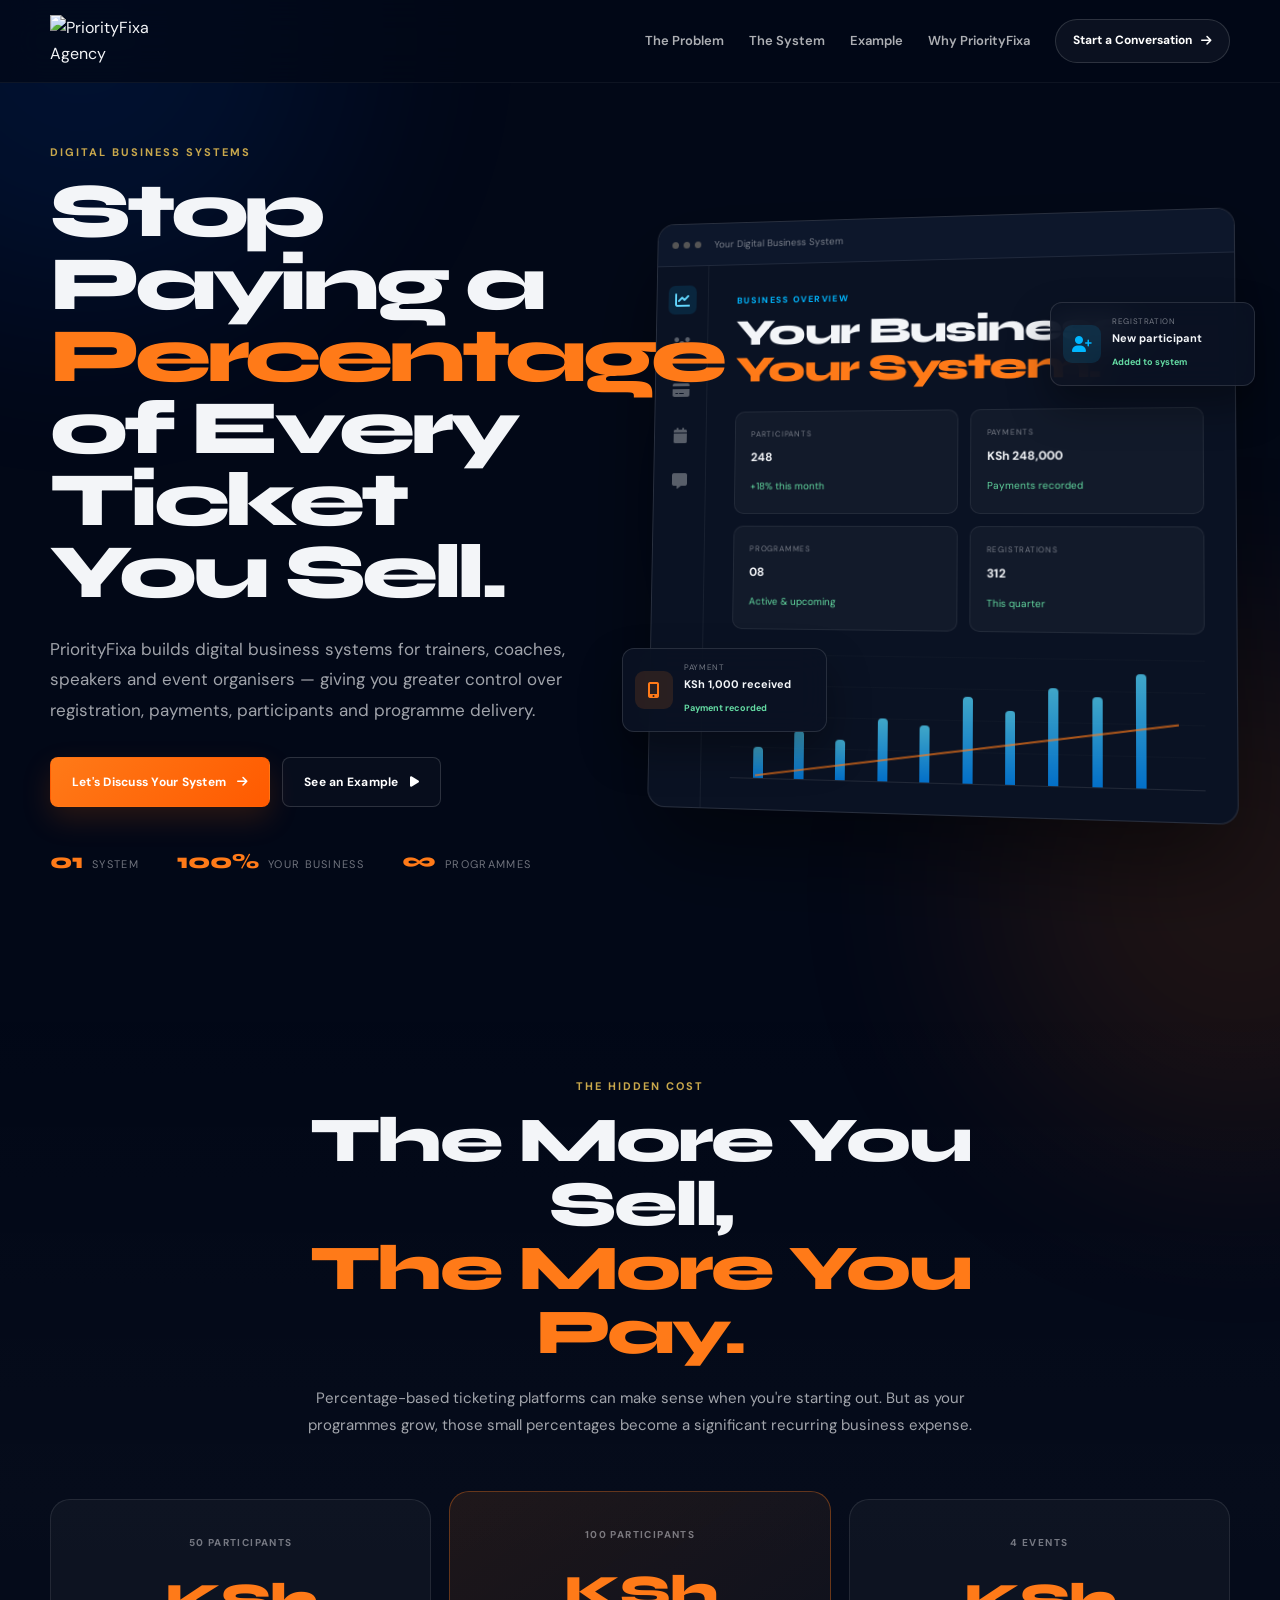
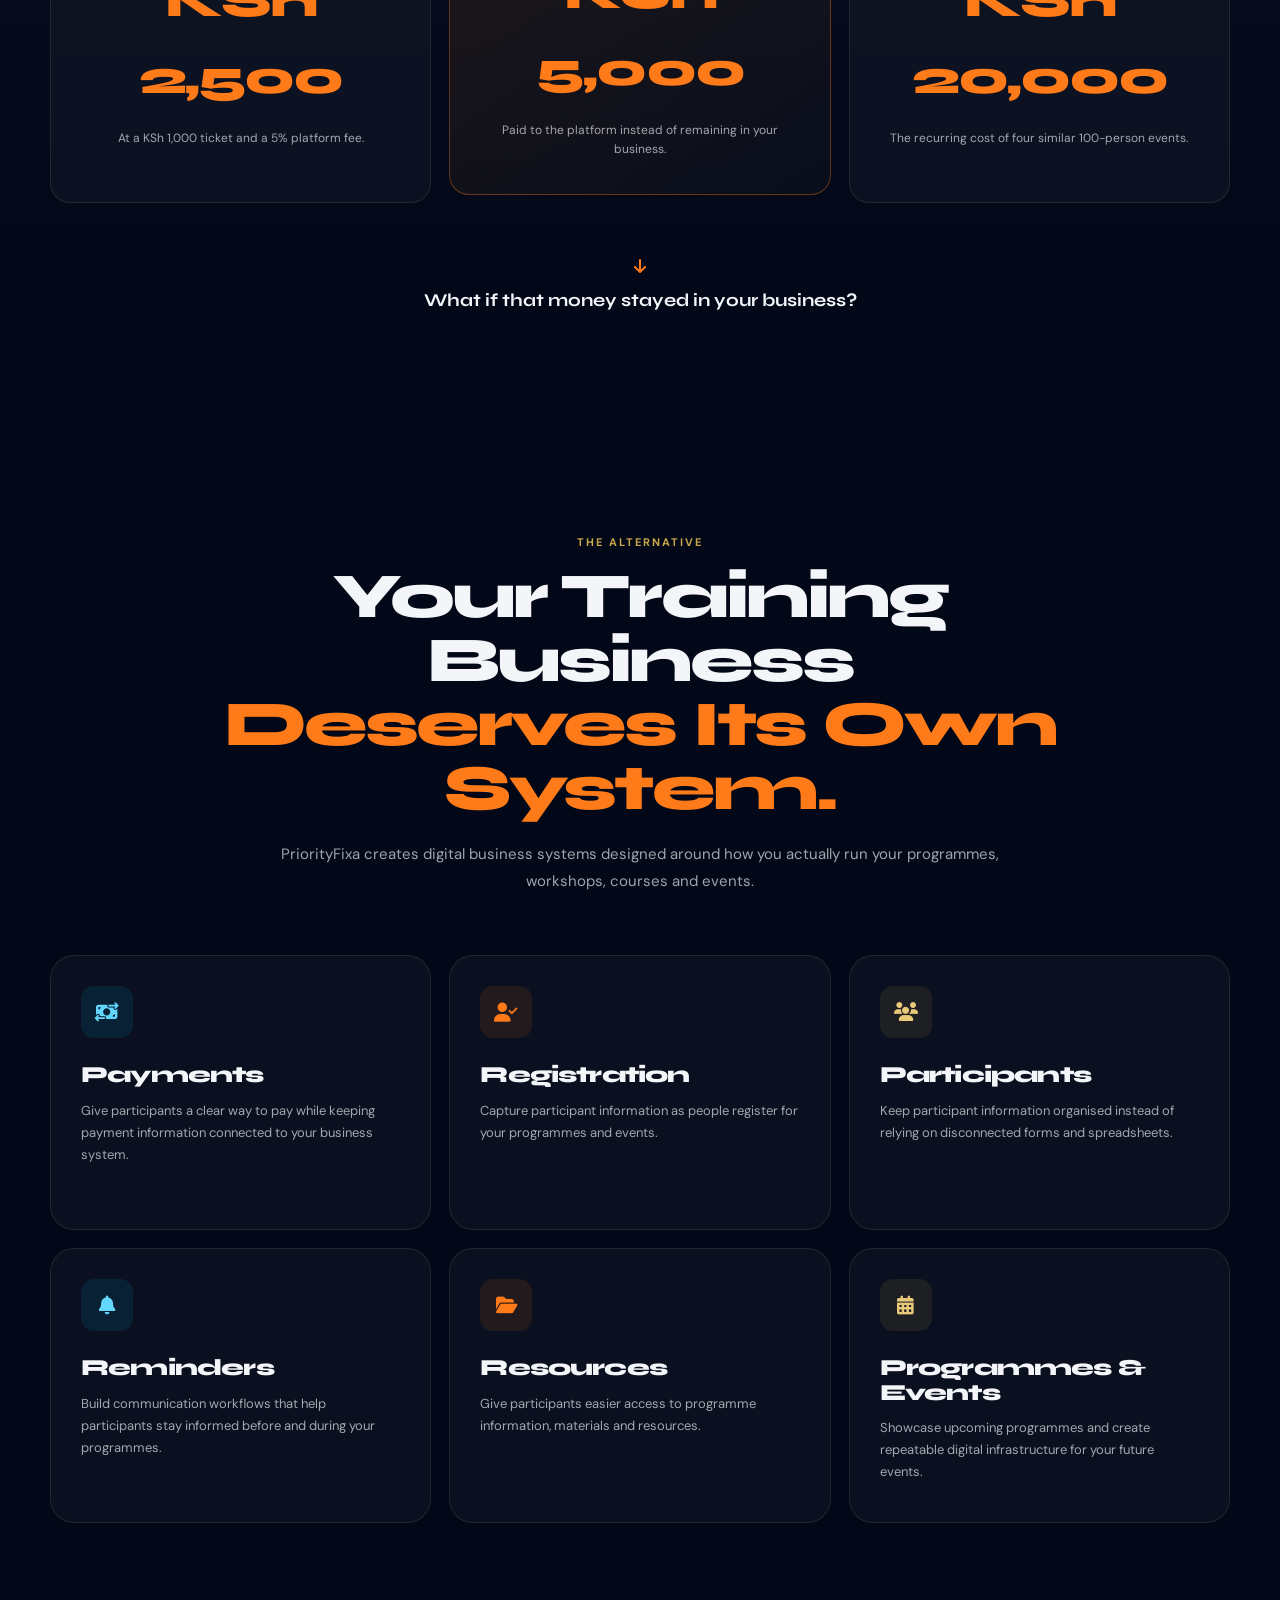
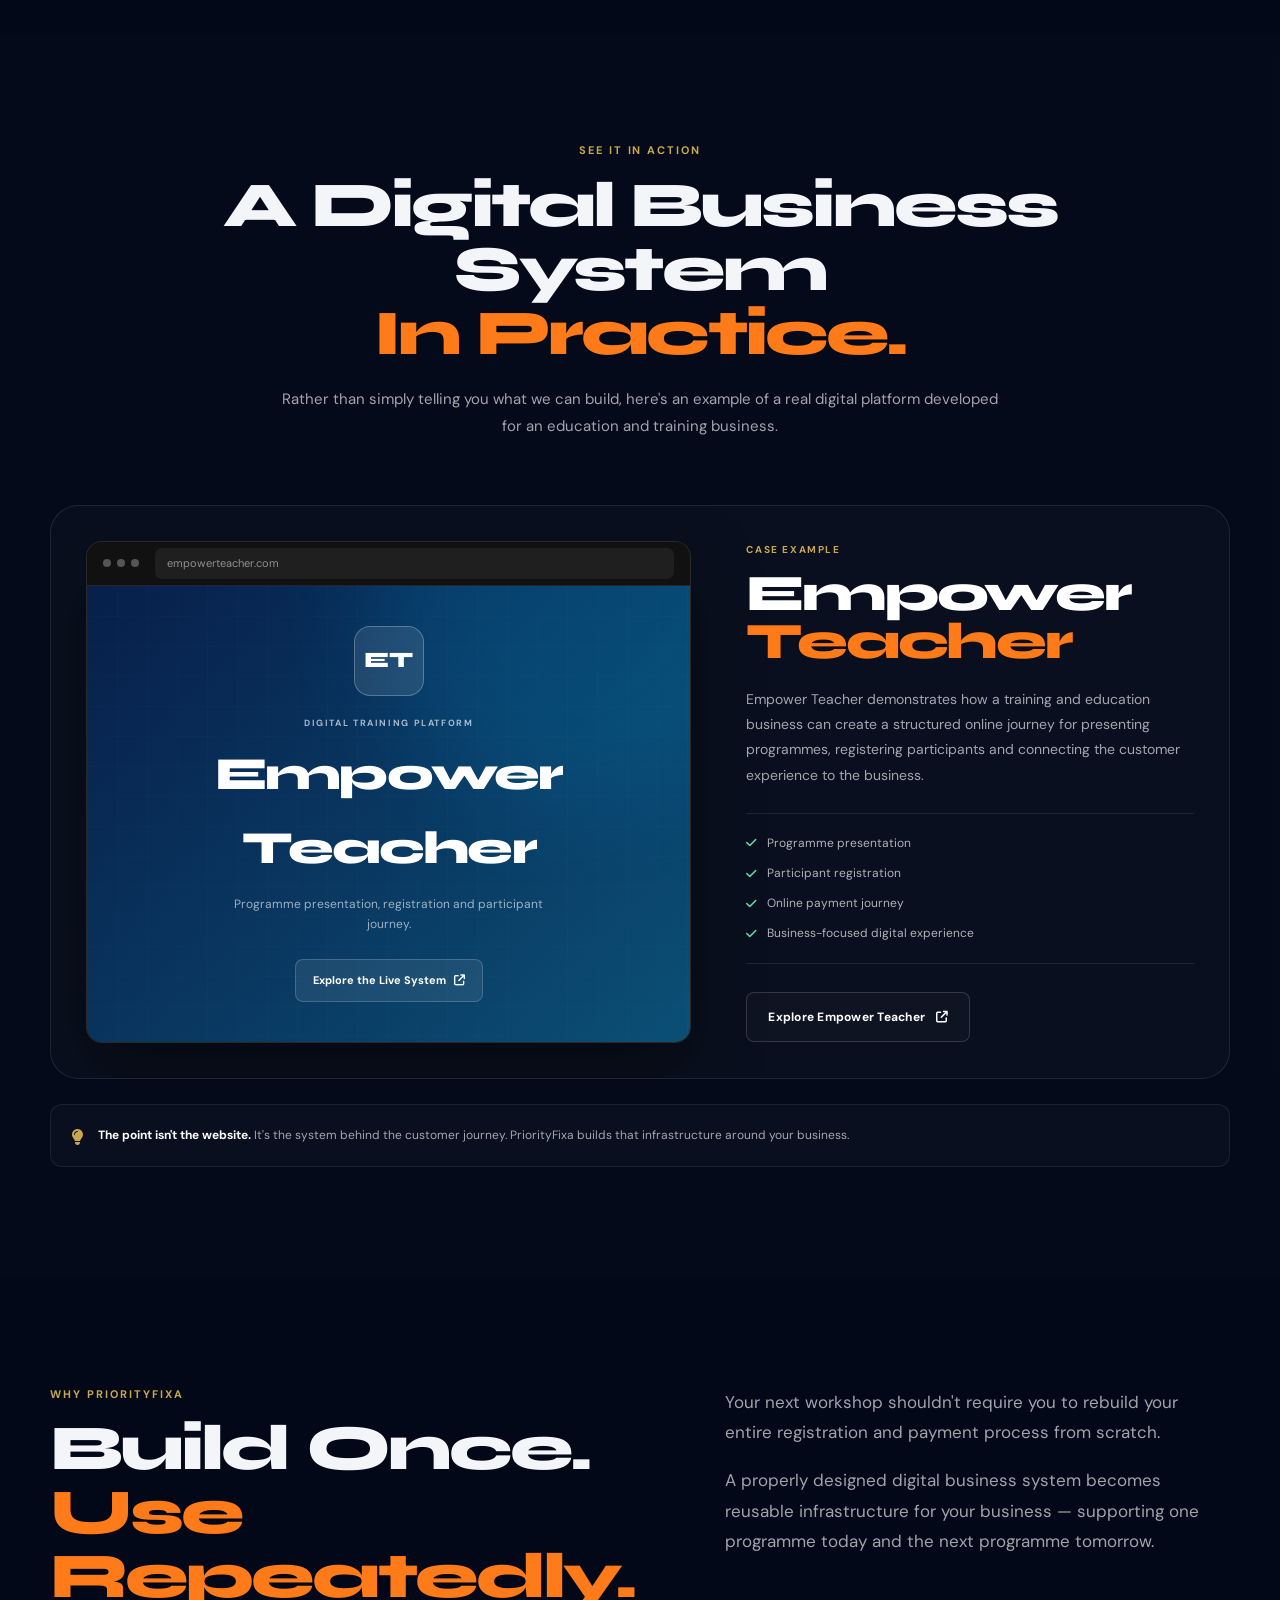
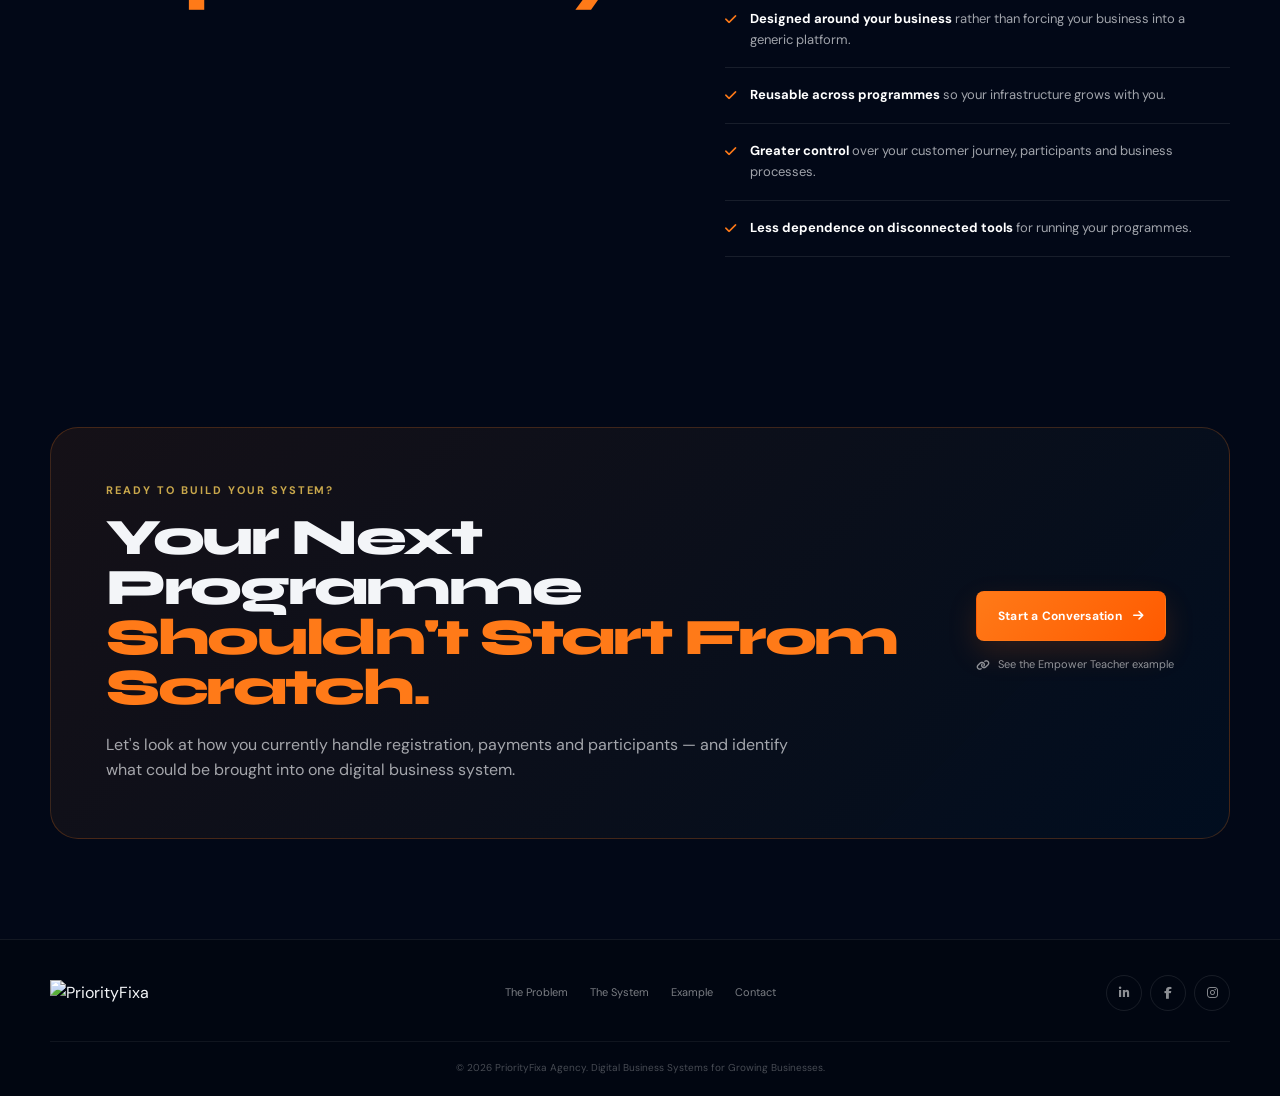
==== commit ceb6d6d5: "Update busysystem.html" ====
--- a/busysystem.html
+++ b/busysystem.html
@@ -60,7 +60,7 @@
 
     <link
         rel="stylesheet"
-        href="css/style.css"
+        href="css/stylebus.css"
     >
 
 </head>
--- a/css/stylebus.css
+++ b/css/stylebus.css
@@ -0,0 +1,3145 @@
+/* =========================================================
+   PRIORITYFIXA DIGITAL BUSINESS SYSTEMS
+   =========================================================
+
+   Typography
+   ─────────────────────────────────────────────────────────
+   Syne    → Brand / headings / display typography
+   DM Sans → Body / navigation / buttons / UI
+
+   Positioning
+   ─────────────────────────────────────────────────────────
+   Digital Business Systems for:
+   Trainers • Coaches • Speakers • Event Organisers
+
+========================================================= */
+
+
+/* =========================================================
+   FONT SAFETY
+   Prevents the browser from accidentally replacing the
+   intended typography after the page has loaded.
+========================================================= */
+
+html {
+    font-family: "DM Sans", sans-serif;
+}
+
+
+/* =========================================================
+   RESET
+========================================================= */
+
+*,
+*::before,
+*::after {
+    box-sizing: border-box;
+}
+
+html {
+    scroll-behavior: smooth;
+}
+
+body {
+    margin: 0;
+    background: #020817;
+    color: #f3f5f8;
+    font-family: "DM Sans", sans-serif;
+    font-size: 16px;
+    line-height: 1.6;
+    overflow-x: hidden;
+}
+
+img {
+    display: block;
+    max-width: 100%;
+}
+
+a {
+    color: inherit;
+    text-decoration: none;
+}
+
+button,
+input,
+textarea,
+select {
+    font: inherit;
+}
+
+button {
+    cursor: pointer;
+}
+
+::selection {
+    background: #ff7a18;
+    color: #fff;
+}
+
+
+/* =========================================================
+   VARIABLES
+========================================================= */
+
+:root {
+
+    --bg:
+        #020817;
+
+    --bg-two:
+        #071127;
+
+    --bg-three:
+        #0b1730;
+
+    --white:
+        #ffffff;
+
+    --text:
+        #f3f5f8;
+
+    --muted:
+        rgba(243,245,248,.66);
+
+    --muted-soft:
+        rgba(243,245,248,.45);
+
+    --line:
+        rgba(255,255,255,.09);
+
+    --card:
+        rgba(255,255,255,.035);
+
+    --card-hover:
+        rgba(255,255,255,.06);
+
+    --blue:
+        #00b7ff;
+
+    --blue-light:
+        #63d8ff;
+
+    --orange:
+        #ff7a18;
+
+    --orange-light:
+        #ff9b4a;
+
+    --gold:
+        #c9a84c;
+
+    --gold-light:
+        #e8c97a;
+
+    --container:
+        1180px;
+
+    --radius:
+        24px;
+
+    --font-head:
+        "Syne", sans-serif;
+
+    --font-body:
+        "DM Sans", sans-serif;
+}
+
+
+/* =========================================================
+   GLOBAL TYPOGRAPHY
+========================================================= */
+
+h1,
+h2,
+h3,
+h4,
+h5,
+h6 {
+    margin-top: 0;
+
+    font-family:
+        "Syne",
+        sans-serif;
+
+    font-weight:
+        800;
+
+    letter-spacing:
+        -.035em;
+}
+
+p {
+    margin-top: 0;
+}
+
+strong,
+b {
+    font-weight: 700;
+}
+
+
+/* =========================================================
+   CONTAINER
+========================================================= */
+
+.container {
+    width:
+        min(
+            calc(100% - 40px),
+            var(--container)
+        );
+
+    margin-inline:
+        auto;
+}
+
+
+/* =========================================================
+   SECTIONS
+========================================================= */
+
+.section {
+    position: relative;
+    padding: 110px 0;
+}
+
+
+/* =========================================================
+   BACKGROUND
+========================================================= */
+
+body::before {
+    content: "";
+
+    position: fixed;
+
+    inset: 0;
+
+    pointer-events: none;
+
+    z-index: -3;
+
+    opacity: .16;
+
+    background-image:
+        linear-gradient(
+            rgba(255,255,255,.018) 1px,
+            transparent 1px
+        ),
+        linear-gradient(
+            90deg,
+            rgba(255,255,255,.018) 1px,
+            transparent 1px
+        );
+
+    background-size:
+        70px 70px;
+
+    mask-image:
+        linear-gradient(
+            to bottom,
+            black,
+            transparent 75%
+        );
+}
+
+
+/* =========================================================
+   PAGE GLOWS
+========================================================= */
+
+.page-glow {
+    position: fixed;
+
+    width: 520px;
+    height: 520px;
+
+    border-radius: 50%;
+
+    pointer-events: none;
+
+    z-index: -2;
+
+    filter: blur(110px);
+
+    opacity: .11;
+}
+
+.glow-one {
+    top: -220px;
+    left: -180px;
+    background: #005eff;
+}
+
+.glow-two {
+    right: -220px;
+    bottom: -250px;
+    background: #ff6b00;
+}
+
+
+/* =========================================================
+   ACCESSIBILITY
+========================================================= */
+
+a:focus-visible,
+button:focus-visible {
+    outline:
+        3px solid var(--orange);
+
+    outline-offset:
+        4px;
+}
+
+
+/* =========================================================
+   HEADER
+========================================================= */
+
+.site-header {
+    position: fixed;
+
+    top: 0;
+    left: 0;
+
+    width: 100%;
+
+    z-index: 1000;
+
+    background:
+        rgba(2,8,23,.76);
+
+    border-bottom:
+        1px solid rgba(255,255,255,.05);
+
+    backdrop-filter:
+        blur(18px);
+
+    -webkit-backdrop-filter:
+        blur(18px);
+
+    transition:
+        background .3s ease,
+        border-color .3s ease;
+}
+
+.site-header.scrolled {
+    background:
+        rgba(2,8,23,.94);
+
+    border-bottom-color:
+        rgba(255,255,255,.08);
+}
+
+.nav-wrap {
+    min-height:
+        82px;
+
+    display:
+        flex;
+
+    align-items:
+        center;
+
+    justify-content:
+        space-between;
+
+    gap:
+        30px;
+}
+
+
+/* =========================================================
+   LOGO
+========================================================= */
+
+.brand {
+    display:
+        inline-flex;
+
+    align-items:
+        center;
+
+    flex-shrink:
+        0;
+}
+
+.brand-logo {
+    width:
+        145px;
+
+    height:
+        auto;
+
+    display:
+        block;
+
+    object-fit:
+        contain;
+
+    transform-origin:
+        center center;
+
+    animation:
+        logo-enter .9s cubic-bezier(.22,1,.36,1) both;
+
+    transition:
+        transform .35s ease,
+        filter .35s ease;
+}
+
+.brand-logo:hover {
+    animation-play-state:
+        paused;
+
+    transform:
+        translateY(-3px)
+        scale(1.04);
+
+    filter:
+        drop-shadow(
+            0 7px 18px
+            rgba(0,183,255,.22)
+        );
+}
+
+@keyframes logo-enter {
+
+    0% {
+        opacity: 0;
+
+        transform:
+            translateY(-12px)
+            scale(.92);
+    }
+
+    100% {
+        opacity: 1;
+
+        transform:
+            translateY(0)
+            scale(1);
+    }
+}
+
+
+/* =========================================================
+   NAVIGATION
+========================================================= */
+
+.main-nav {
+    display:
+        flex;
+
+    align-items:
+        center;
+
+    gap:
+        25px;
+}
+
+.main-nav > a {
+    position:
+        relative;
+
+    color:
+        rgba(255,255,255,.68);
+
+    font-family:
+        "DM Sans",
+        sans-serif;
+
+    font-size:
+        13px;
+
+    font-weight:
+        600;
+
+    transition:
+        color .25s ease;
+}
+
+.main-nav > a:not(.nav-cta)::after {
+    content: "";
+
+    position:
+        absolute;
+
+    left: 0;
+    bottom: -8px;
+
+    width: 0;
+    height: 1px;
+
+    background:
+        var(--orange);
+
+    transition:
+        width .25s ease;
+}
+
+.main-nav > a:hover {
+    color:
+        #fff;
+}
+
+.main-nav > a:hover::after {
+    width:
+        100%;
+}
+
+
+/* =========================================================
+   NAV CTA
+========================================================= */
+
+.nav-cta {
+    display:
+        inline-flex;
+
+    align-items:
+        center;
+
+    gap:
+        9px;
+
+    padding:
+        11px 17px;
+
+    border:
+        1px solid rgba(255,255,255,.14);
+
+    border-radius:
+        50px;
+
+    background:
+        rgba(255,255,255,.045);
+
+    color:
+        #fff !important;
+
+    font-size:
+        12px !important;
+
+    font-weight:
+        700 !important;
+
+    transition:
+        background .25s ease,
+        border-color .25s ease,
+        transform .25s ease;
+}
+
+.nav-cta:hover {
+    background:
+        var(--orange);
+
+    border-color:
+        var(--orange);
+
+    transform:
+        translateY(-1px);
+}
+
+
+/* =========================================================
+   MOBILE MENU
+========================================================= */
+
+.menu-toggle {
+    display:
+        none;
+
+    width:
+        44px;
+
+    height:
+        44px;
+
+    align-items:
+        center;
+
+    justify-content:
+        center;
+
+    border:
+        1px solid var(--line);
+
+    border-radius:
+        10px;
+
+    background:
+        rgba(255,255,255,.04);
+
+    color:
+        #fff;
+}
+
+
+/* =========================================================
+   TYPOGRAPHY COMPONENTS
+========================================================= */
+
+.eyebrow {
+    margin-bottom:
+        15px;
+
+    color:
+        var(--gold);
+
+    font-family:
+        "DM Sans",
+        sans-serif;
+
+    font-size:
+        11px;
+
+    font-weight:
+        700;
+
+    letter-spacing:
+        .18em;
+
+    line-height:
+        1.4;
+
+    text-transform:
+        uppercase;
+}
+
+.section-heading {
+    max-width:
+        850px;
+
+    margin-inline:
+        auto;
+}
+
+.section-heading h2 {
+    margin-bottom:
+        20px;
+
+    font-family:
+        "Syne",
+        sans-serif;
+
+    font-size:
+        clamp(40px,5vw,68px);
+
+    font-weight:
+        800;
+
+    line-height:
+        1;
+
+    letter-spacing:
+        -.045em;
+}
+
+.section-heading h2 span {
+    display:
+        block;
+
+    color:
+        var(--orange);
+}
+
+.section-heading > p:last-child {
+    max-width:
+        720px;
+
+    margin-inline:
+        auto;
+
+    color:
+        var(--muted);
+
+    font-family:
+        "DM Sans",
+        sans-serif;
+
+    font-size:
+        15px;
+
+    line-height:
+        1.8;
+}
+
+.section-heading.center {
+    text-align:
+        center;
+}
+
+
+/* =========================================================
+   BUTTONS
+========================================================= */
+
+.btn {
+    display:
+        inline-flex;
+
+    align-items:
+        center;
+
+    justify-content:
+        center;
+
+    gap:
+        11px;
+
+    min-height:
+        50px;
+
+    padding:
+        0 21px;
+
+    border:
+        1px solid transparent;
+
+    border-radius:
+        8px;
+
+    font-family:
+        "DM Sans",
+        sans-serif;
+
+    font-size:
+        12px;
+
+    font-weight:
+        700;
+
+    letter-spacing:
+        .02em;
+
+    transition:
+        transform .25s ease,
+        background .25s ease,
+        border-color .25s ease,
+        box-shadow .25s ease;
+}
+
+.btn:hover {
+    transform:
+        translateY(-2px);
+}
+
+.btn i {
+    transition:
+        transform .25s ease;
+}
+
+.btn:hover i {
+    transform:
+        translateX(4px);
+}
+
+.btn-primary {
+    background:
+        linear-gradient(
+            135deg,
+            var(--orange),
+            #ff5a00
+        );
+
+    color:
+        #fff;
+
+    box-shadow:
+        0 12px 30px
+        rgba(255,100,0,.16);
+}
+
+.btn-primary:hover {
+    box-shadow:
+        0 18px 38px
+        rgba(255,100,0,.28);
+}
+
+.btn-outline {
+    border-color:
+        rgba(255,255,255,.15);
+
+    background:
+        rgba(255,255,255,.025);
+
+    color:
+        #fff;
+}
+
+.btn-outline:hover {
+    border-color:
+        var(--orange);
+
+    background:
+        rgba(255,122,24,.08);
+}
+
+
+/* =========================================================
+   HERO
+========================================================= */
+
+.hero {
+    min-height:
+        850px;
+
+    display:
+        flex;
+
+    align-items:
+        center;
+
+    padding-top:
+        145px;
+
+    padding-bottom:
+        90px;
+
+    overflow:
+        hidden;
+}
+
+.hero-grid {
+    display:
+        grid;
+
+    grid-template-columns:
+        minmax(0,.95fr)
+        minmax(0,1.05fr);
+
+    gap:
+        60px;
+
+    align-items:
+        center;
+}
+
+.hero-copy {
+    position:
+        relative;
+
+    z-index:
+        3;
+}
+
+
+/* =========================================================
+   HERO TITLE
+========================================================= */
+
+.hero h1 {
+    max-width:
+        780px;
+
+    margin-bottom:
+        25px;
+
+    font-family:
+        "Syne",
+        sans-serif;
+
+    font-size:
+        clamp(48px,6vw,82px);
+
+    font-weight:
+        800;
+
+    line-height:
+        .94;
+
+    letter-spacing:
+        -.055em;
+}
+
+.hero h1 span {
+    color:
+        var(--orange);
+}
+
+.hero-text {
+    max-width:
+        640px;
+
+    color:
+        var(--muted);
+
+    font-family:
+        "DM Sans",
+        sans-serif;
+
+    font-size:
+        17px;
+
+    line-height:
+        1.8;
+
+    margin-bottom:
+        32px;
+}
+
+.hero-actions {
+    display:
+        flex;
+
+    flex-wrap:
+        wrap;
+
+    gap:
+        12px;
+
+    margin-bottom:
+        38px;
+}
+
+
+/* =========================================================
+   HERO STATS
+========================================================= */
+
+.hero-mini-stats {
+    display:
+        flex;
+
+    gap:
+        38px;
+}
+
+.hero-mini-stats div {
+    display:
+        flex;
+
+    align-items:
+        baseline;
+
+    gap:
+        9px;
+}
+
+.hero-mini-stats strong {
+    color:
+        var(--orange);
+
+    font-family:
+        "Syne",
+        sans-serif;
+
+    font-size:
+        21px;
+
+    font-weight:
+        800;
+}
+
+.hero-mini-stats span {
+    color:
+        var(--muted-soft);
+
+    font-family:
+        "DM Sans",
+        sans-serif;
+
+    font-size:
+        11px;
+
+    text-transform:
+        uppercase;
+
+    letter-spacing:
+        .12em;
+}
+
+
+/* =========================================================
+   HERO DASHBOARD
+========================================================= */
+
+.hero-visual {
+    position:
+        relative;
+
+    min-height:
+        600px;
+
+    display:
+        flex;
+
+    align-items:
+        center;
+
+    justify-content:
+        center;
+}
+
+.dashboard-glow {
+    position:
+        absolute;
+
+    width:
+        360px;
+
+    height:
+        360px;
+
+    border-radius:
+        50%;
+
+    background:
+        #0077ff;
+
+    opacity:
+        .15;
+
+    filter:
+        blur(70px);
+}
+
+.orbit {
+    position:
+        absolute;
+
+    border:
+        1px solid rgba(0,183,255,.18);
+
+    border-radius:
+        50%;
+
+    transform:
+        rotate(-20deg);
+}
+
+.orbit-one {
+    width:
+        570px;
+
+    height:
+        270px;
+}
+
+.orbit-two {
+    width:
+        460px;
+
+    height:
+        220px;
+
+    transform:
+        rotate(30deg);
+
+    border-color:
+        rgba(255,122,24,.13);
+}
+
+
+/* =========================================================
+   DASHBOARD
+========================================================= */
+
+.dashboard {
+    position:
+        relative;
+
+    z-index:
+        2;
+
+    width:
+        min(620px,100%);
+
+    border:
+        1px solid rgba(255,255,255,.12);
+
+    border-radius:
+        18px;
+
+    background:
+        #0a1223;
+
+    overflow:
+        hidden;
+
+    box-shadow:
+        0 40px 90px
+        rgba(0,0,0,.48);
+
+    transform:
+        perspective(1200px)
+        rotateY(-7deg)
+        rotateX(3deg);
+}
+
+.dash-top {
+    height:
+        44px;
+
+    display:
+        flex;
+
+    align-items:
+        center;
+
+    gap:
+        14px;
+
+    padding:
+        0 15px;
+
+    border-bottom:
+        1px solid rgba(255,255,255,.08);
+
+    background:
+        #0d172b;
+
+    color:
+        rgba(255,255,255,.45);
+
+    font-size:
+        10px;
+}
+
+.dash-top > span {
+    flex:
+        1;
+}
+
+.dash-dots {
+    display:
+        flex;
+
+    gap:
+        5px;
+}
+
+.dash-dots i {
+    width:
+        7px;
+
+    height:
+        7px;
+
+    border-radius:
+        50%;
+
+    background:
+        #555;
+}
+
+.dash-body {
+    display:
+        grid;
+
+    grid-template-columns:
+        55px 1fr;
+
+    min-height:
+        390px;
+}
+
+.dash-sidebar {
+    padding:
+        20px 0;
+
+    display:
+        flex;
+
+    flex-direction:
+        column;
+
+    align-items:
+        center;
+
+    gap:
+        17px;
+
+    border-right:
+        1px solid rgba(255,255,255,.06);
+}
+
+.dash-sidebar span {
+    width:
+        30px;
+
+    height:
+        30px;
+
+    display:
+        flex;
+
+    align-items:
+        center;
+
+    justify-content:
+        center;
+
+    color:
+        rgba(255,255,255,.32);
+
+    border-radius:
+        7px;
+}
+
+.dash-sidebar .active {
+    background:
+        rgba(0,183,255,.12);
+
+    color:
+        var(--blue-light);
+}
+
+.dash-content {
+    padding:
+        30px;
+}
+
+.dash-content > p {
+    margin-bottom:
+        8px;
+
+    color:
+        var(--blue);
+
+    font-size:
+        9px;
+
+    font-weight:
+        700;
+
+    letter-spacing:
+        .15em;
+}
+
+.dash-content h3 {
+    margin-bottom:
+        24px;
+
+    font-family:
+        "Syne",
+        sans-serif;
+
+    font-size:
+        clamp(25px,3vw,38px);
+
+    font-weight:
+        800;
+
+    line-height:
+        1;
+
+    letter-spacing:
+        -.04em;
+}
+
+.dash-content h3 span {
+    color:
+        var(--orange);
+}
+
+.dash-cards {
+    display:
+        grid;
+
+    grid-template-columns:
+        repeat(2,1fr);
+
+    gap:
+        12px;
+}
+
+.dash-cards > div {
+    padding:
+        16px;
+
+    border:
+        1px solid rgba(255,255,255,.07);
+
+    border-radius:
+        10px;
+
+    background:
+        rgba(255,255,255,.035);
+}
+
+.dash-cards small {
+    display:
+        block;
+
+    margin-bottom:
+        8px;
+
+    color:
+        var(--muted-soft);
+
+    font-size:
+        8px;
+
+    letter-spacing:
+        .1em;
+}
+
+.dash-cards strong {
+    display:
+        block;
+
+    margin-bottom:
+        5px;
+
+    font-size:
+        12px;
+}
+
+.dash-cards em {
+    color:
+        #63d9a0;
+
+    font-size:
+        10px;
+
+    font-style:
+        normal;
+}
+
+
+/* =========================================================
+   CHART
+========================================================= */
+
+.chart {
+    position:
+        relative;
+
+    height:
+        125px;
+
+    margin-top:
+        25px;
+
+    border-bottom:
+        1px solid rgba(255,255,255,.08);
+
+    background:
+        repeating-linear-gradient(
+            to top,
+            transparent 0,
+            transparent 30px,
+            rgba(255,255,255,.035) 31px
+        );
+}
+
+.chart span {
+    position:
+        absolute;
+
+    bottom:
+        0;
+
+    width:
+        10px;
+
+    border-radius:
+        4px 4px 0 0;
+
+    background:
+        linear-gradient(
+            to top,
+            #008eff,
+            #52d8ff
+        );
+
+    opacity:
+        .75;
+}
+
+.chart-line {
+    position:
+        absolute;
+
+    left:
+        5%;
+
+    right:
+        5%;
+
+    bottom:
+        25%;
+
+    height:
+        2px;
+
+    background:
+        var(--orange);
+
+    transform:
+        rotate(-8deg);
+
+    opacity:
+        .65;
+}
+
+
+/* =========================================================
+   FLOATING CARDS
+========================================================= */
+
+.floating-card {
+    position:
+        absolute;
+
+    z-index:
+        5;
+
+    display:
+        flex;
+
+    align-items:
+        center;
+
+    gap:
+        11px;
+
+    min-width:
+        205px;
+
+    padding:
+        12px;
+
+    border:
+        1px solid rgba(255,255,255,.12);
+
+    border-radius:
+        12px;
+
+    background:
+        rgba(10,18,35,.9);
+
+    box-shadow:
+        0 20px 40px
+        rgba(0,0,0,.35);
+
+    backdrop-filter:
+        blur(15px);
+}
+
+.payment-card {
+    left:
+        -20px;
+
+    bottom:
+        80px;
+}
+
+.automation-card {
+    right:
+        -25px;
+
+    top:
+        90px;
+}
+
+.float-icon {
+    width:
+        38px;
+
+    height:
+        38px;
+
+    display:
+        flex;
+
+    align-items:
+        center;
+
+    justify-content:
+        center;
+
+    border-radius:
+        9px;
+}
+
+.float-icon.orange {
+    background:
+        rgba(255,122,24,.13);
+
+    color:
+        var(--orange);
+}
+
+.float-icon.blue {
+    background:
+        rgba(0,183,255,.13);
+
+    color:
+        var(--blue);
+}
+
+.floating-card small {
+    display:
+        block;
+
+    margin-bottom:
+        2px;
+
+    color:
+        var(--muted-soft);
+
+    font-size:
+        8px;
+
+    letter-spacing:
+        .08em;
+}
+
+.floating-card strong {
+    display:
+        block;
+
+    font-size:
+        11px;
+}
+
+.floating-card b {
+    color:
+        #65dca4;
+
+    font-size:
+        9px;
+}
+
+
+/* =========================================================
+   COST SECTION
+========================================================= */
+
+.problem-section {
+    background:
+        linear-gradient(
+            180deg,
+            transparent,
+            rgba(255,255,255,.018),
+            transparent
+        );
+}
+
+.cost-grid {
+    display:
+        grid;
+
+    grid-template-columns:
+        repeat(3,1fr);
+
+    gap:
+        18px;
+
+    margin-top:
+        60px;
+}
+
+.cost-card {
+    padding:
+        35px;
+
+    border:
+        1px solid var(--line);
+
+    border-radius:
+        20px;
+
+    background:
+        var(--card);
+
+    text-align:
+        center;
+}
+
+.cost-card.featured-cost {
+    border-color:
+        rgba(255,122,24,.35);
+
+    background:
+        linear-gradient(
+            145deg,
+            rgba(255,122,24,.10),
+            rgba(255,255,255,.025)
+        );
+
+    transform:
+        translateY(-8px);
+}
+
+.cost-card span {
+    display:
+        block;
+
+    margin-bottom:
+        12px;
+
+    color:
+        var(--muted-soft);
+
+    font-size:
+        10px;
+
+    font-weight:
+        700;
+
+    letter-spacing:
+        .14em;
+}
+
+.cost-card strong {
+    display:
+        block;
+
+    margin-bottom:
+        12px;
+
+    color:
+        var(--orange);
+
+    font-family:
+        "Syne",
+        sans-serif;
+
+    font-size:
+        clamp(30px,4vw,48px);
+
+    font-weight:
+        800;
+
+    letter-spacing:
+        -.04em;
+}
+
+.cost-card p {
+    margin:
+        0;
+
+    color:
+        var(--muted);
+
+    font-size:
+        12px;
+
+    line-height:
+        1.6;
+}
+
+.problem-bottom {
+    display:
+        flex;
+
+    flex-direction:
+        column;
+
+    align-items:
+        center;
+
+    gap:
+        12px;
+
+    margin-top:
+        55px;
+
+    text-align:
+        center;
+}
+
+.problem-bottom i {
+    color:
+        var(--orange);
+}
+
+.problem-bottom strong {
+    font-family:
+        "Syne",
+        sans-serif;
+
+    font-size:
+        18px;
+}
+
+
+/* =========================================================
+   SYSTEM SECTION
+========================================================= */
+
+.system-grid {
+    display:
+        grid;
+
+    grid-template-columns:
+        repeat(3,1fr);
+
+    gap:
+        18px;
+
+    margin-top:
+        60px;
+}
+
+.system-card {
+    min-height:
+        275px;
+
+    padding:
+        30px;
+
+    border:
+        1px solid var(--line);
+
+    border-radius:
+        var(--radius);
+
+    background:
+        var(--card);
+
+    transition:
+        transform .3s ease,
+        border-color .3s ease,
+        background .3s ease;
+}
+
+.system-card:hover {
+    transform:
+        translateY(-6px);
+
+    background:
+        var(--card-hover);
+
+    border-color:
+        rgba(0,183,255,.25);
+}
+
+.system-icon {
+    width:
+        52px;
+
+    height:
+        52px;
+
+    display:
+        flex;
+
+    align-items:
+        center;
+
+    justify-content:
+        center;
+
+    margin-bottom:
+        25px;
+
+    border-radius:
+        13px;
+
+    font-size:
+        19px;
+}
+
+.blue-icon {
+    background:
+        rgba(0,183,255,.1);
+
+    color:
+        var(--blue-light);
+}
+
+.orange-icon {
+    background:
+        rgba(255,122,24,.1);
+
+    color:
+        var(--orange);
+}
+
+.gold-icon {
+    background:
+        rgba(201,168,76,.1);
+
+    color:
+        var(--gold-light);
+}
+
+.system-card h3 {
+    margin-bottom:
+        12px;
+
+    font-family:
+        "Syne",
+        sans-serif;
+
+    font-size:
+        23px;
+
+    line-height:
+        1.05;
+}
+
+.system-card p {
+    margin:
+        0;
+
+    color:
+        var(--muted);
+
+    font-size:
+        13px;
+
+    line-height:
+        1.7;
+}
+
+
+/* =========================================================
+   EMPOWER TEACHER EXAMPLE
+========================================================= */
+
+.example-section {
+    background:
+        rgba(255,255,255,.012);
+}
+
+.example-card {
+    display:
+        grid;
+
+    grid-template-columns:
+        minmax(0,1.15fr)
+        minmax(320px,.85fr);
+
+    gap:
+        55px;
+
+    align-items:
+        center;
+
+    margin-top:
+        65px;
+
+    padding:
+        35px;
+
+    border:
+        1px solid rgba(255,255,255,.09);
+
+    border-radius:
+        28px;
+
+    background:
+        rgba(255,255,255,.025);
+
+    overflow:
+        hidden;
+}
+
+
+/* Browser */
+
+.example-browser {
+    overflow:
+        hidden;
+
+    border:
+        1px solid rgba(255,255,255,.1);
+
+    border-radius:
+        16px;
+
+    background:
+        #111;
+
+    box-shadow:
+        0 30px 70px
+        rgba(0,0,0,.35);
+}
+
+.browser-top {
+    height:
+        44px;
+
+    display:
+        flex;
+
+    align-items:
+        center;
+
+    gap:
+        16px;
+
+    padding:
+        0 16px;
+
+    background:
+        #111;
+
+    border-bottom:
+        1px solid rgba(255,255,255,.08);
+}
+
+.browser-dots {
+    display:
+        flex;
+
+    gap:
+        6px;
+}
+
+.browser-dots span {
+    width:
+        8px;
+
+    height:
+        8px;
+
+    border-radius:
+        50%;
+
+    background:
+        #555;
+}
+
+.browser-url {
+    flex:
+        1;
+
+    min-width:
+        0;
+
+    padding:
+        7px 12px;
+
+    border-radius:
+        7px;
+
+    background:
+        rgba(255,255,255,.06);
+
+    color:
+        rgba(255,255,255,.5);
+
+    font-size:
+        11px;
+
+    white-space:
+        nowrap;
+
+    overflow:
+        hidden;
+
+    text-overflow:
+        ellipsis;
+}
+
+
+/* =========================================================
+   EXAMPLE PREVIEW
+========================================================= */
+
+.example-preview {
+    position:
+        relative;
+
+    min-height:
+        430px;
+
+    display:
+        flex;
+
+    align-items:
+        center;
+
+    justify-content:
+        center;
+
+    overflow:
+        hidden;
+
+    background:
+        linear-gradient(
+            135deg,
+            #071f4b,
+            #0b4f75
+        );
+}
+
+.example-preview::before {
+    content:
+        "";
+
+    position:
+        absolute;
+
+    width:
+        420px;
+
+    height:
+        420px;
+
+    border-radius:
+        50%;
+
+    background:
+        #00b7ff;
+
+    opacity:
+        .12;
+
+    filter:
+        blur(50px);
+
+    top:
+        -200px;
+
+    right:
+        -100px;
+}
+
+.example-preview::after {
+    content:
+        "";
+
+    position:
+        absolute;
+
+    inset:
+        0;
+
+    background:
+        linear-gradient(
+            90deg,
+            rgba(255,255,255,.035) 1px,
+            transparent 1px
+        ),
+        linear-gradient(
+            rgba(255,255,255,.035) 1px,
+            transparent 1px
+        );
+
+    background-size:
+        30px 30px;
+
+    opacity:
+        .35;
+}
+
+.example-preview-content {
+    position:
+        relative;
+
+    z-index:
+        2;
+
+    display:
+        flex;
+
+    flex-direction:
+        column;
+
+    align-items:
+        center;
+
+    padding:
+        40px;
+
+    text-align:
+        center;
+}
+
+.example-logo-mark {
+    width:
+        70px;
+
+    height:
+        70px;
+
+    display:
+        flex;
+
+    align-items:
+        center;
+
+    justify-content:
+        center;
+
+    margin-bottom:
+        20px;
+
+    border:
+        1px solid rgba(255,255,255,.25);
+
+    border-radius:
+        16px;
+
+    background:
+        rgba(255,255,255,.1);
+
+    color:
+        #fff;
+
+    font-family:
+        "Syne",
+        sans-serif;
+
+    font-size:
+        22px;
+
+    font-weight:
+        800;
+}
+
+.example-preview-content > span {
+    margin-bottom:
+        8px;
+
+    color:
+        rgba(255,255,255,.65);
+
+    font-size:
+        9px;
+
+    font-weight:
+        700;
+
+    letter-spacing:
+        .18em;
+}
+
+.example-preview-content strong {
+    margin-bottom:
+        10px;
+
+    color:
+        #fff;
+
+    font-family:
+        "Syne",
+        sans-serif;
+
+    font-size:
+        clamp(28px,4vw,46px);
+
+    font-weight:
+        800;
+
+    letter-spacing:
+        -.04em;
+}
+
+.example-preview-content small {
+    max-width:
+        350px;
+
+    margin-bottom:
+        25px;
+
+    color:
+        rgba(255,255,255,.6);
+
+    font-size:
+        12px;
+}
+
+.preview-button {
+    display:
+        inline-flex;
+
+    align-items:
+        center;
+
+    gap:
+        8px;
+
+    padding:
+        12px 17px;
+
+    border:
+        1px solid rgba(255,255,255,.18);
+
+    border-radius:
+        8px;
+
+    background:
+        rgba(255,255,255,.08);
+
+    color:
+        #fff;
+
+    font-size:
+        11px;
+
+    font-weight:
+        700;
+
+    transition:
+        background .25s ease,
+        transform .25s ease;
+}
+
+.preview-button:hover {
+    background:
+        rgba(255,255,255,.16);
+
+    transform:
+        translateY(-2px);
+}
+
+
+/* =========================================================
+   EXAMPLE CONTENT
+========================================================= */
+
+.example-label {
+    margin-bottom:
+        12px;
+
+    color:
+        var(--gold);
+
+    font-size:
+        10px;
+
+    font-weight:
+        700;
+
+    letter-spacing:
+        .16em;
+}
+
+.example-content h3 {
+    margin-bottom:
+        20px;
+
+    color:
+        #fff;
+
+    font-family:
+        "Syne",
+        sans-serif;
+
+    font-size:
+        clamp(38px,4vw,58px);
+
+    font-weight:
+        800;
+
+    line-height:
+        .95;
+
+    letter-spacing:
+        -.045em;
+}
+
+.example-content h3 span {
+    display:
+        block;
+
+    color:
+        var(--orange);
+}
+
+.example-content > p {
+    margin-bottom:
+        25px;
+
+    color:
+        var(--muted);
+
+    font-size:
+        14px;
+
+    line-height:
+        1.8;
+}
+
+.example-points {
+    margin-bottom:
+        28px;
+
+    padding:
+        20px 0;
+
+    border-top:
+        1px solid var(--line);
+
+    border-bottom:
+        1px solid var(--line);
+}
+
+.example-points div {
+    display:
+        flex;
+
+    align-items:
+        center;
+
+    gap:
+        10px;
+
+    margin-bottom:
+        11px;
+
+    color:
+        rgba(255,255,255,.68);
+
+    font-size:
+        12px;
+}
+
+.example-points div:last-child {
+    margin-bottom:
+        0;
+}
+
+.example-points i {
+    color:
+        #62dca2;
+}
+
+
+/* =========================================================
+   EXAMPLE NOTE
+========================================================= */
+
+.example-note {
+    display:
+        flex;
+
+    align-items:
+        flex-start;
+
+    gap:
+        15px;
+
+    margin-top:
+        25px;
+
+    padding:
+        20px;
+
+    border:
+        1px solid rgba(255,255,255,.07);
+
+    border-radius:
+        12px;
+
+    background:
+        rgba(255,255,255,.025);
+}
+
+.example-note i {
+    margin-top:
+        4px;
+
+    color:
+        var(--gold);
+}
+
+.example-note p {
+    margin:
+        0;
+
+    color:
+        var(--muted);
+
+    font-size:
+        12px;
+
+    line-height:
+        1.7;
+}
+
+.example-note strong {
+    color:
+        #fff;
+}
+
+
+/* =========================================================
+   ABOUT
+========================================================= */
+
+.about-grid {
+    display:
+        grid;
+
+    grid-template-columns:
+        .9fr 1.1fr;
+
+    gap:
+        90px;
+
+    align-items:
+        start;
+}
+
+.about-grid .section-heading {
+    margin:
+        0;
+}
+
+.about-grid .section-heading h2 {
+    font-size:
+        clamp(40px,5vw,68px);
+}
+
+.about-copy > p {
+    color:
+        var(--muted);
+
+    font-size:
+        17px;
+
+    line-height:
+        1.8;
+}
+
+.about-points {
+    margin-top:
+        35px;
+}
+
+.about-points > div {
+    display:
+        flex;
+
+    gap:
+        14px;
+
+    padding:
+        17px 0;
+
+    border-bottom:
+        1px solid var(--line);
+
+    color:
+        var(--muted);
+
+    font-size:
+        13px;
+}
+
+.about-points i {
+    color:
+        var(--orange);
+
+    margin-top:
+        4px;
+}
+
+.about-points b {
+    color:
+        #fff;
+}
+
+
+/* =========================================================
+   CTA
+========================================================= */
+
+.cta-section {
+    padding-top:
+        60px;
+
+    padding-bottom:
+        100px;
+}
+
+.cta-box {
+    display:
+        grid;
+
+    grid-template-columns:
+        1fr auto;
+
+    gap:
+        50px;
+
+    align-items:
+        center;
+
+    padding:
+        55px;
+
+    border:
+        1px solid rgba(255,122,24,.22);
+
+    border-radius:
+        28px;
+
+    background:
+        linear-gradient(
+            135deg,
+            rgba(255,122,24,.08),
+            rgba(0,183,255,.035)
+        );
+}
+
+.cta-box h2 {
+    margin-bottom:
+        18px;
+
+    font-family:
+        "Syne",
+        sans-serif;
+
+    font-size:
+        clamp(38px,4vw,60px);
+
+    font-weight:
+        800;
+
+    line-height:
+        .98;
+
+    letter-spacing:
+        -.045em;
+}
+
+.cta-box h2 span {
+    display:
+        block;
+
+    color:
+        var(--orange);
+}
+
+.cta-box p:last-child {
+    margin-bottom:
+        0;
+
+    color:
+        var(--muted);
+
+    max-width:
+        700px;
+}
+
+.cta-contact {
+    display:
+        flex;
+
+    flex-direction:
+        column;
+
+    align-items:
+        flex-start;
+
+    gap:
+        15px;
+}
+
+.cta-contact > a:last-child {
+    display:
+        flex;
+
+    align-items:
+        center;
+
+    gap:
+        8px;
+
+    color:
+        rgba(255,255,255,.55);
+
+    font-size:
+        11px;
+}
+
+.cta-contact > a:last-child:hover {
+    color:
+        #fff;
+}
+
+
+/* =========================================================
+   FOOTER
+========================================================= */
+
+.footer {
+    padding:
+        35px 0 20px;
+
+    border-top:
+        1px solid rgba(255,255,255,.07);
+
+    background:
+        #010611;
+}
+
+.footer-main {
+    display:
+        grid;
+
+    grid-template-columns:
+        auto 1fr auto;
+
+    gap:
+        40px;
+
+    align-items:
+        center;
+}
+
+.footer-logo {
+    width:
+        125px;
+
+    height:
+        auto;
+}
+
+.footer-links {
+    display:
+        flex;
+
+    justify-content:
+        center;
+
+    flex-wrap:
+        wrap;
+
+    gap:
+        22px;
+}
+
+.footer-links a {
+    color:
+        rgba(255,255,255,.48);
+
+    font-size:
+        11px;
+}
+
+.footer-links a:hover {
+    color:
+        #fff;
+}
+
+.socials {
+    display:
+        flex;
+
+    gap:
+        8px;
+}
+
+.socials a {
+    width:
+        36px;
+
+    height:
+        36px;
+
+    display:
+        flex;
+
+    align-items:
+        center;
+
+    justify-content:
+        center;
+
+    border:
+        1px solid rgba(255,255,255,.09);
+
+    border-radius:
+        50%;
+
+    color:
+        rgba(255,255,255,.55);
+
+    font-size:
+        12px;
+
+    transition:
+        background .25s ease,
+        color .25s ease,
+        border-color .25s ease;
+}
+
+.socials a:hover {
+    background:
+        var(--orange);
+
+    border-color:
+        var(--orange);
+
+    color:
+        #fff;
+}
+
+.copyright {
+    margin-top:
+        30px;
+
+    padding-top:
+        18px;
+
+    border-top:
+        1px solid rgba(255,255,255,.06);
+
+    color:
+        rgba(255,255,255,.28);
+
+    font-size:
+        10px;
+
+    text-align:
+        center;
+}
+
+
+/* =========================================================
+   RESPONSIVE — 1100px
+========================================================= */
+
+@media (max-width:1100px) {
+
+    .main-nav {
+        gap:
+            15px;
+    }
+
+    .hero-grid {
+        grid-template-columns:
+            1fr;
+
+        text-align:
+            center;
+    }
+
+    .hero-copy {
+        max-width:
+            850px;
+
+        margin-inline:
+            auto;
+    }
+
+    .hero-text {
+        margin-inline:
+            auto;
+    }
+
+    .hero-actions,
+    .hero-mini-stats {
+        justify-content:
+            center;
+    }
+
+    .hero-visual {
+        max-width:
+            760px;
+
+        width:
+            100%;
+
+        margin-inline:
+            auto;
+    }
+
+    .system-grid {
+        grid-template-columns:
+            repeat(2,1fr);
+    }
+
+    .about-grid {
+        gap:
+            50px;
+    }
+}
+
+
+/* =========================================================
+   RESPONSIVE — 900px
+========================================================= */
+
+@media (max-width:900px) {
+
+    .section {
+        padding:
+            85px 0;
+    }
+
+    .menu-toggle {
+        display:
+            flex;
+    }
+
+    .main-nav {
+        position:
+            absolute;
+
+        top:
+            calc(100% + 1px);
+
+        left:
+            20px;
+
+        right:
+            20px;
+
+        display:
+            none;
+
+        flex-direction:
+            column;
+
+        align-items:
+            stretch;
+
+        gap:
+            0;
+
+        padding:
+            12px;
+
+        border:
+            1px solid var(--line);
+
+        border-radius:
+            16px;
+
+        background:
+            rgba(5,12,27,.97);
+
+        box-shadow:
+            0 25px 60px
+            rgba(0,0,0,.35);
+    }
+
+    .main-nav.open {
+        display:
+            flex;
+    }
+
+    .main-nav > a {
+        padding:
+            13px 12px;
+    }
+
+    .main-nav > a:not(.nav-cta)::after {
+        display:
+            none;
+    }
+
+    .nav-cta {
+        margin-top:
+            8px;
+
+        justify-content:
+            center;
+    }
+
+    .cost-grid {
+        grid-template-columns:
+            1fr;
+    }
+
+    .cost-card.featured-cost {
+        transform:
+            none;
+    }
+
+    .example-card {
+        grid-template-columns:
+            1fr;
+
+        gap:
+            40px;
+
+        padding:
+            25px;
+    }
+
+    .about-grid {
+        grid-template-columns:
+            1fr;
+
+        gap:
+            40px;
+    }
+
+    .cta-box {
+        grid-template-columns:
+            1fr;
+    }
+}
+
+
+/* =========================================================
+   RESPONSIVE — 600px
+========================================================= */
+
+@media (max-width:600px) {
+
+    .container {
+        width:
+            min(
+                calc(100% - 28px),
+                var(--container)
+            );
+    }
+
+    .section {
+        padding:
+            70px 0;
+    }
+
+    .nav-wrap {
+        min-height:
+            70px;
+    }
+
+    .brand-logo {
+        width:
+            120px;
+    }
+
+    .hero {
+        min-height:
+            auto;
+
+        padding-top:
+            125px;
+
+        padding-bottom:
+            60px;
+    }
+
+    .hero h1 {
+        font-size:
+            clamp(42px,11vw,62px);
+
+        line-height:
+            .96;
+    }
+
+    .hero-text {
+        font-size:
+            15px;
+    }
+
+    .hero-actions {
+        flex-direction:
+            column;
+    }
+
+    .hero-actions .btn {
+        width:
+            100%;
+    }
+
+    .hero-mini-stats {
+        gap:
+            20px;
+
+        flex-wrap:
+            wrap;
+    }
+
+    .hero-visual {
+        min-height:
+            390px;
+
+        transform:
+            scale(.86);
+
+        transform-origin:
+            center top;
+
+        margin-bottom:
+            -55px;
+    }
+
+    .dashboard {
+        transform:
+            none;
+    }
+
+    .floating-card {
+        min-width:
+            170px;
+
+        padding:
+            9px;
+    }
+
+    .payment-card {
+        left:
+            -5px;
+
+        bottom:
+            40px;
+    }
+
+    .automation-card {
+        right:
+            -5px;
+
+        top:
+            40px;
+    }
+
+    .system-grid {
+        grid-template-columns:
+            1fr;
+    }
+
+    .system-card {
+        min-height:
+            auto;
+    }
+
+    .example-preview {
+        min-height:
+            300px;
+    }
+
+    .example-preview-content {
+        padding:
+            25px;
+    }
+
+    .example-logo-mark {
+        width:
+            55px;
+
+        height:
+            55px;
+
+        font-size:
+            18px;
+    }
+
+    .example-content h3 {
+        font-size:
+            42px;
+    }
+
+    .cta-box {
+        padding:
+            30px 24px;
+    }
+
+    .cta-contact {
+        width:
+            100%;
+    }
+
+    .cta-contact .btn {
+        width:
+            100%;
+    }
+
+    .footer-main {
+        grid-template-columns:
+            1fr;
+
+        justify-items:
+            center;
+
+        text-align:
+            center;
+
+        gap:
+            25px;
+    }
+
+    .footer-links {
+        gap:
+            15px;
+    }
+}
+
+
+/* =========================================================
+   VERY SMALL SCREENS
+========================================================= */
+
+@media (max-width:420px) {
+
+    .hero h1 {
+        font-size:
+            41px;
+    }
+
+    .section-heading h2 {
+        font-size:
+            39px;
+    }
+
+    .hero-mini-stats {
+        flex-direction:
+            column;
+
+        align-items:
+            center;
+
+        gap:
+            12px;
+    }
+
+    .dashboard {
+        width:
+            100%;
+    }
+
+    .dash-content {
+        padding:
+            20px;
+    }
+
+    .dash-content h3 {
+        font-size:
+            23px;
+    }
+
+    .dash-cards {
+        gap:
+            7px;
+    }
+
+    .floating-card {
+        min-width:
+            145px;
+
+        transform:
+            scale(.9);
+    }
+
+    .example-card {
+        padding:
+            15px;
+    }
+}
+
+
+/* =========================================================
+   REDUCED MOTION
+========================================================= */
+
+@media (prefers-reduced-motion:reduce) {
+
+    html {
+        scroll-behavior:
+            auto;
+    }
+
+    *,
+    *::before,
+    *::after {
+        animation-duration:
+            .01ms !important;
+
+        animation-iteration-count:
+            1 !important;
+
+        transition-duration:
+            .01ms !important;
+    }
+
+    .brand-logo {
+        animation:
+            none;
+    }
+}
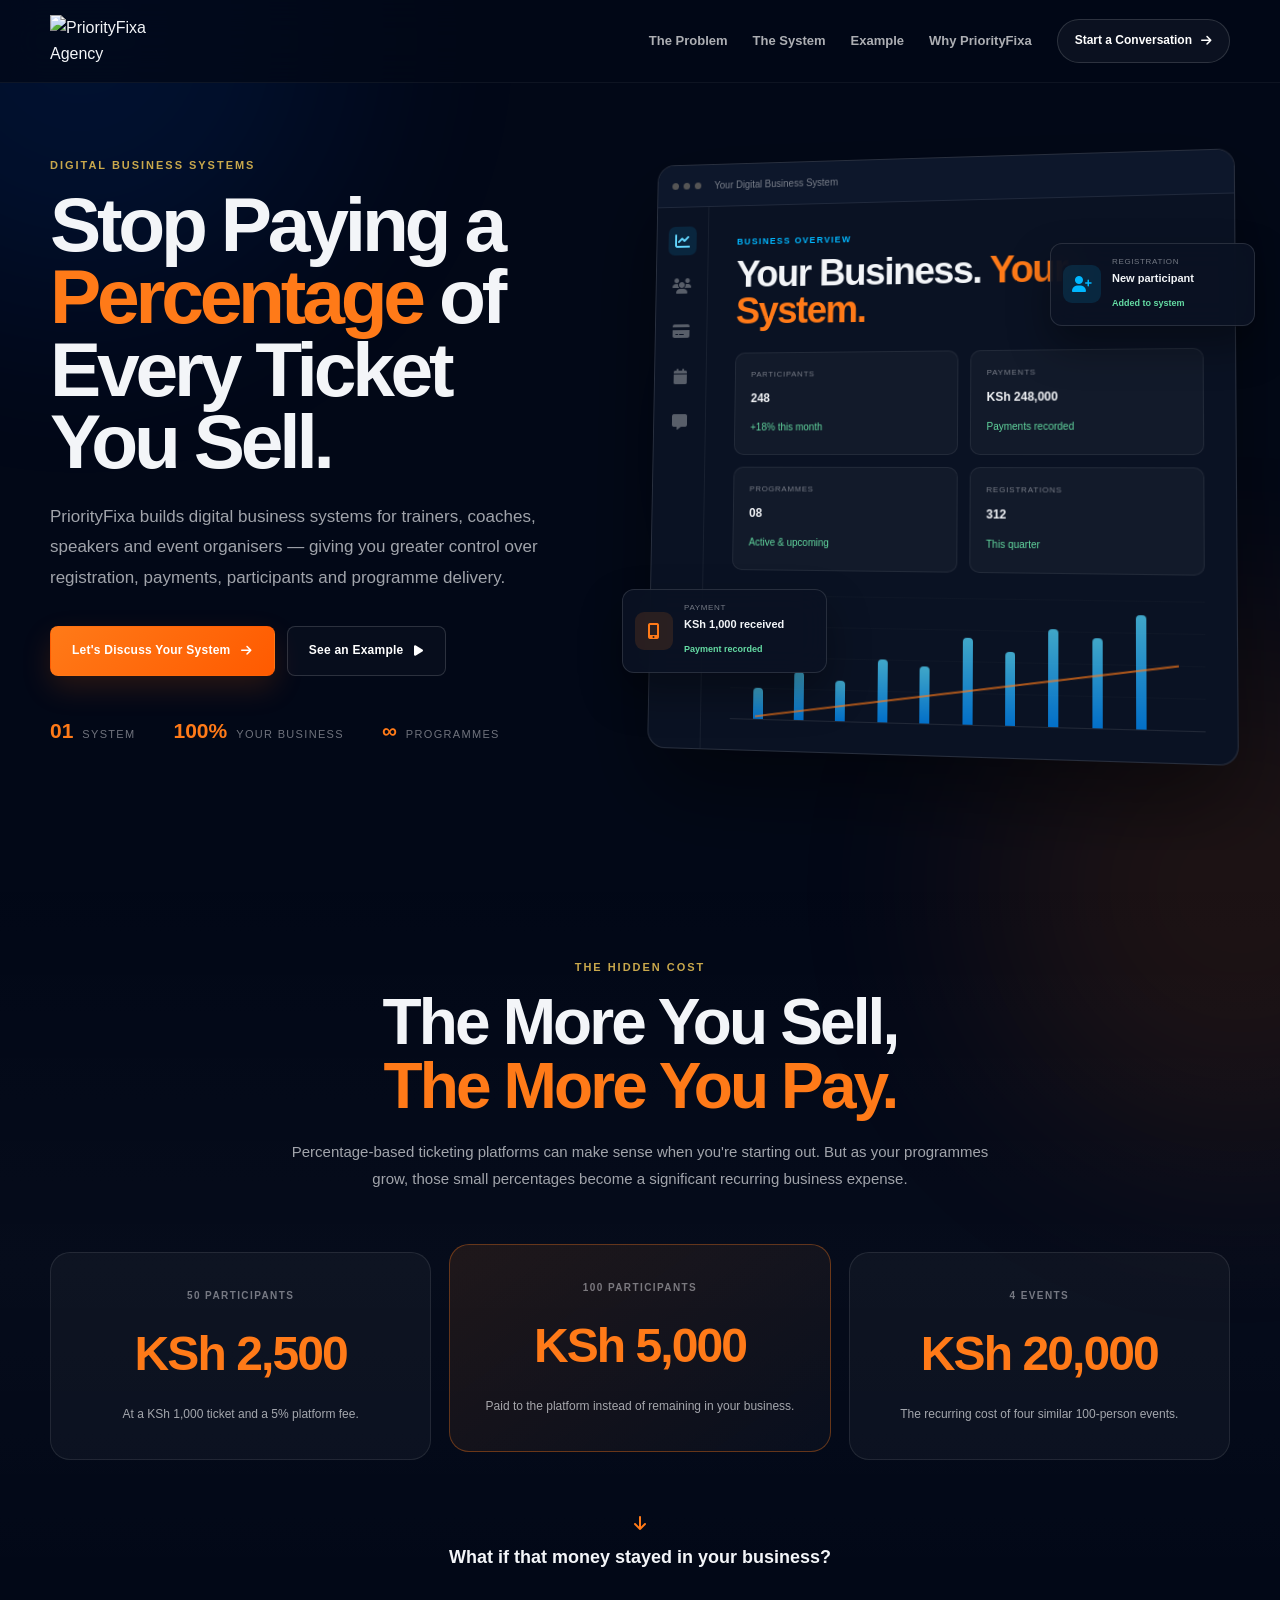
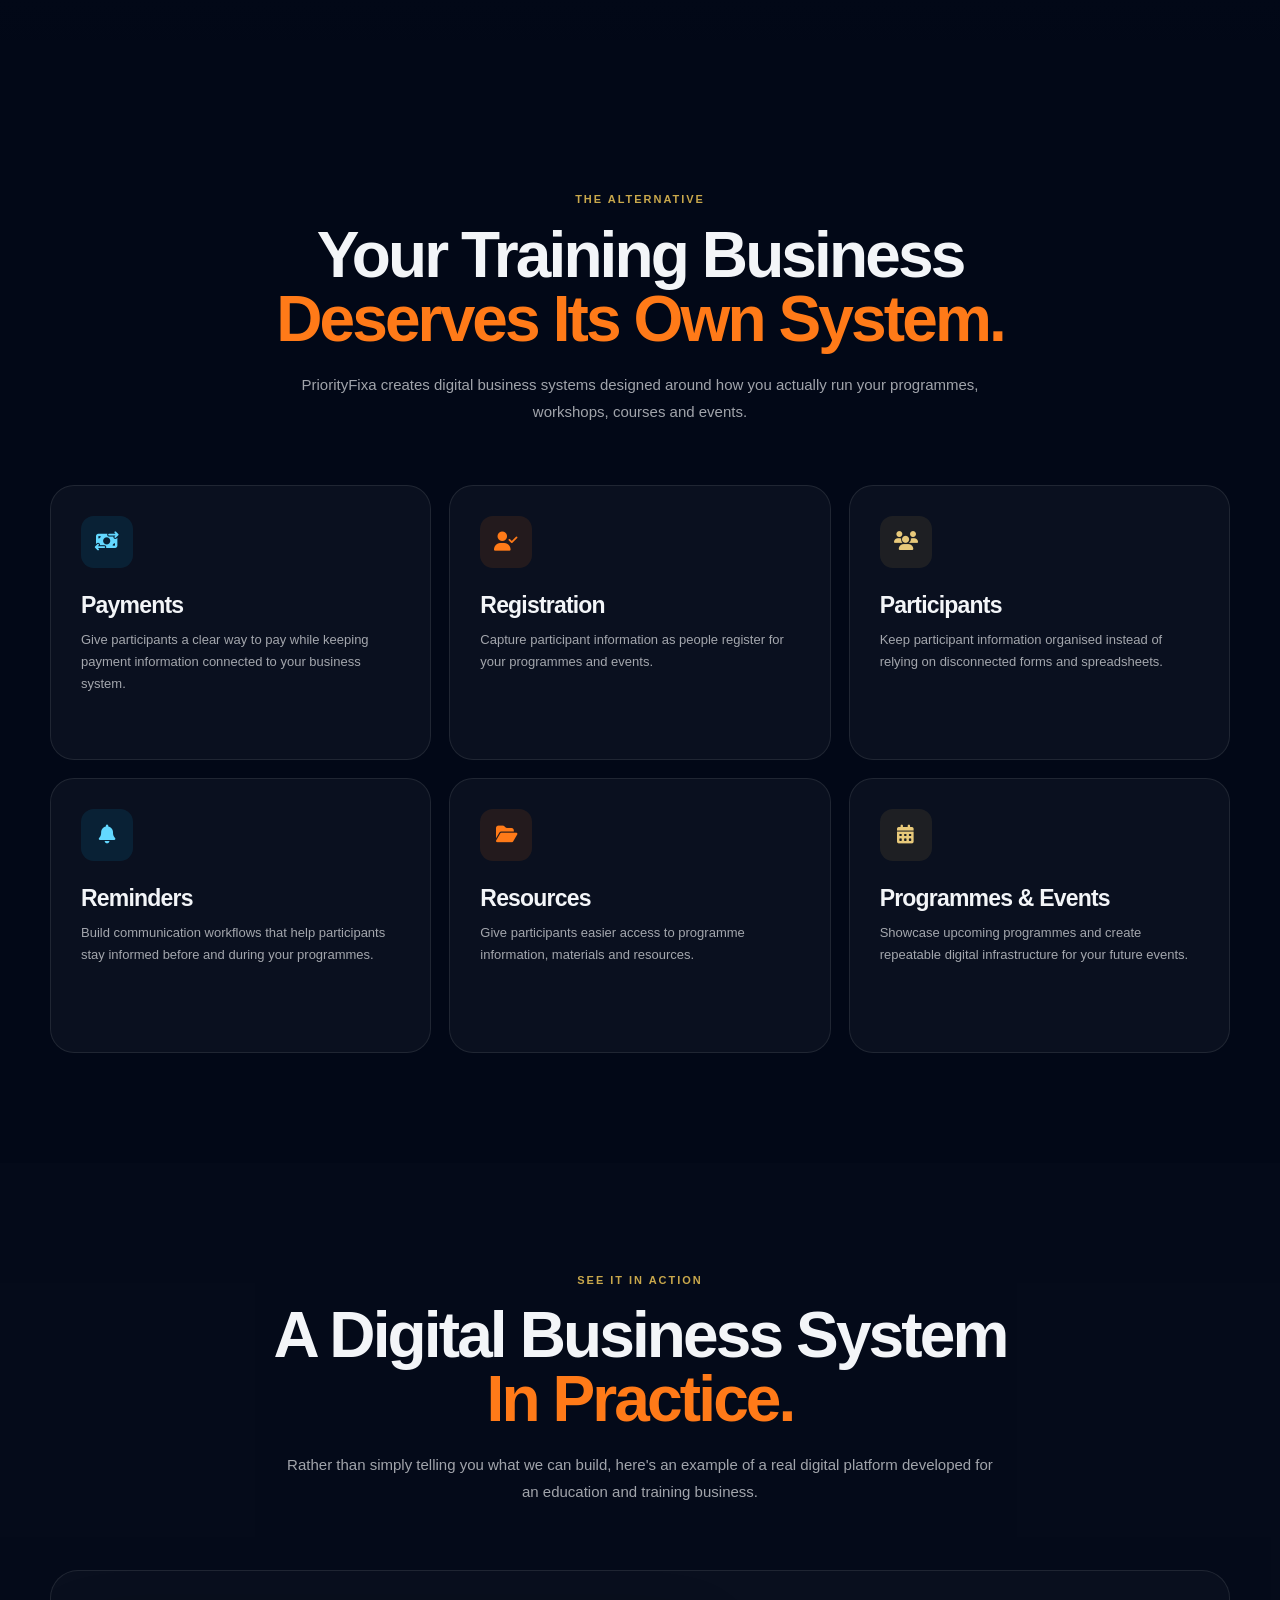
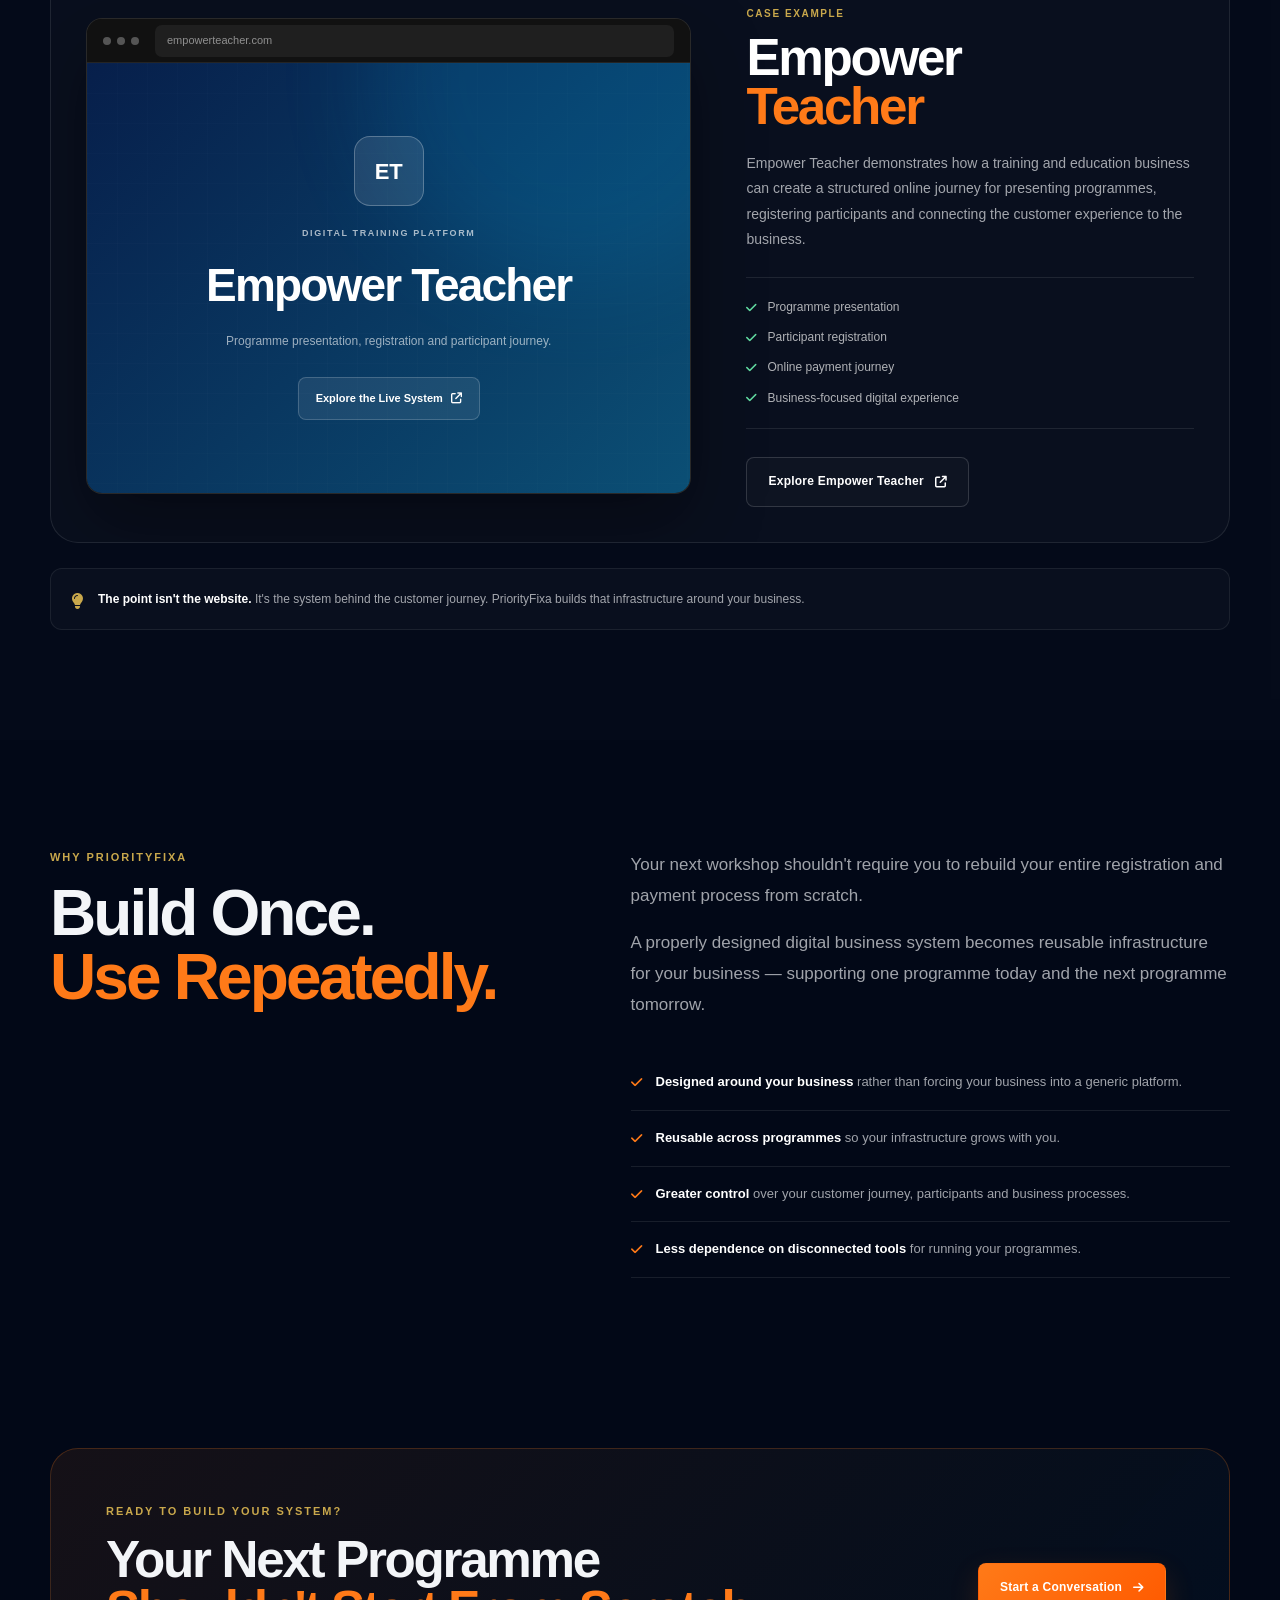
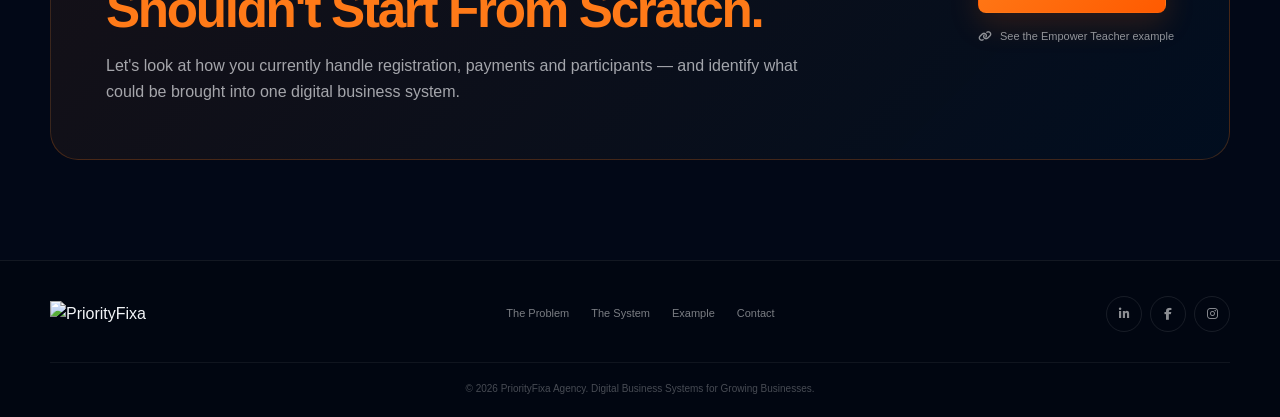
==== commit 91fe7efb: "Update busysystem.html" ====
--- a/busysystem.html
+++ b/busysystem.html
@@ -33,7 +33,7 @@
          IMPORTANT:
          Load fonts BEFORE the stylesheet so the browser
          does not briefly render the wrong typography.
-    ====================================================== -->
+    ====================================================== 
 
     <link rel="preconnect" href="https://fonts.googleapis.com">
     <link rel="preconnect" href="https://fonts.gstatic.com" crossorigin>
@@ -41,7 +41,7 @@
     <link
         href="https://fonts.googleapis.com/css2?family=DM+Sans:wght@400;500;600;700&family=Syne:wght@400;500;600;700;800&display=swap"
         rel="stylesheet"
-    >
+    > -->
 
 
     <!-- =====================================================
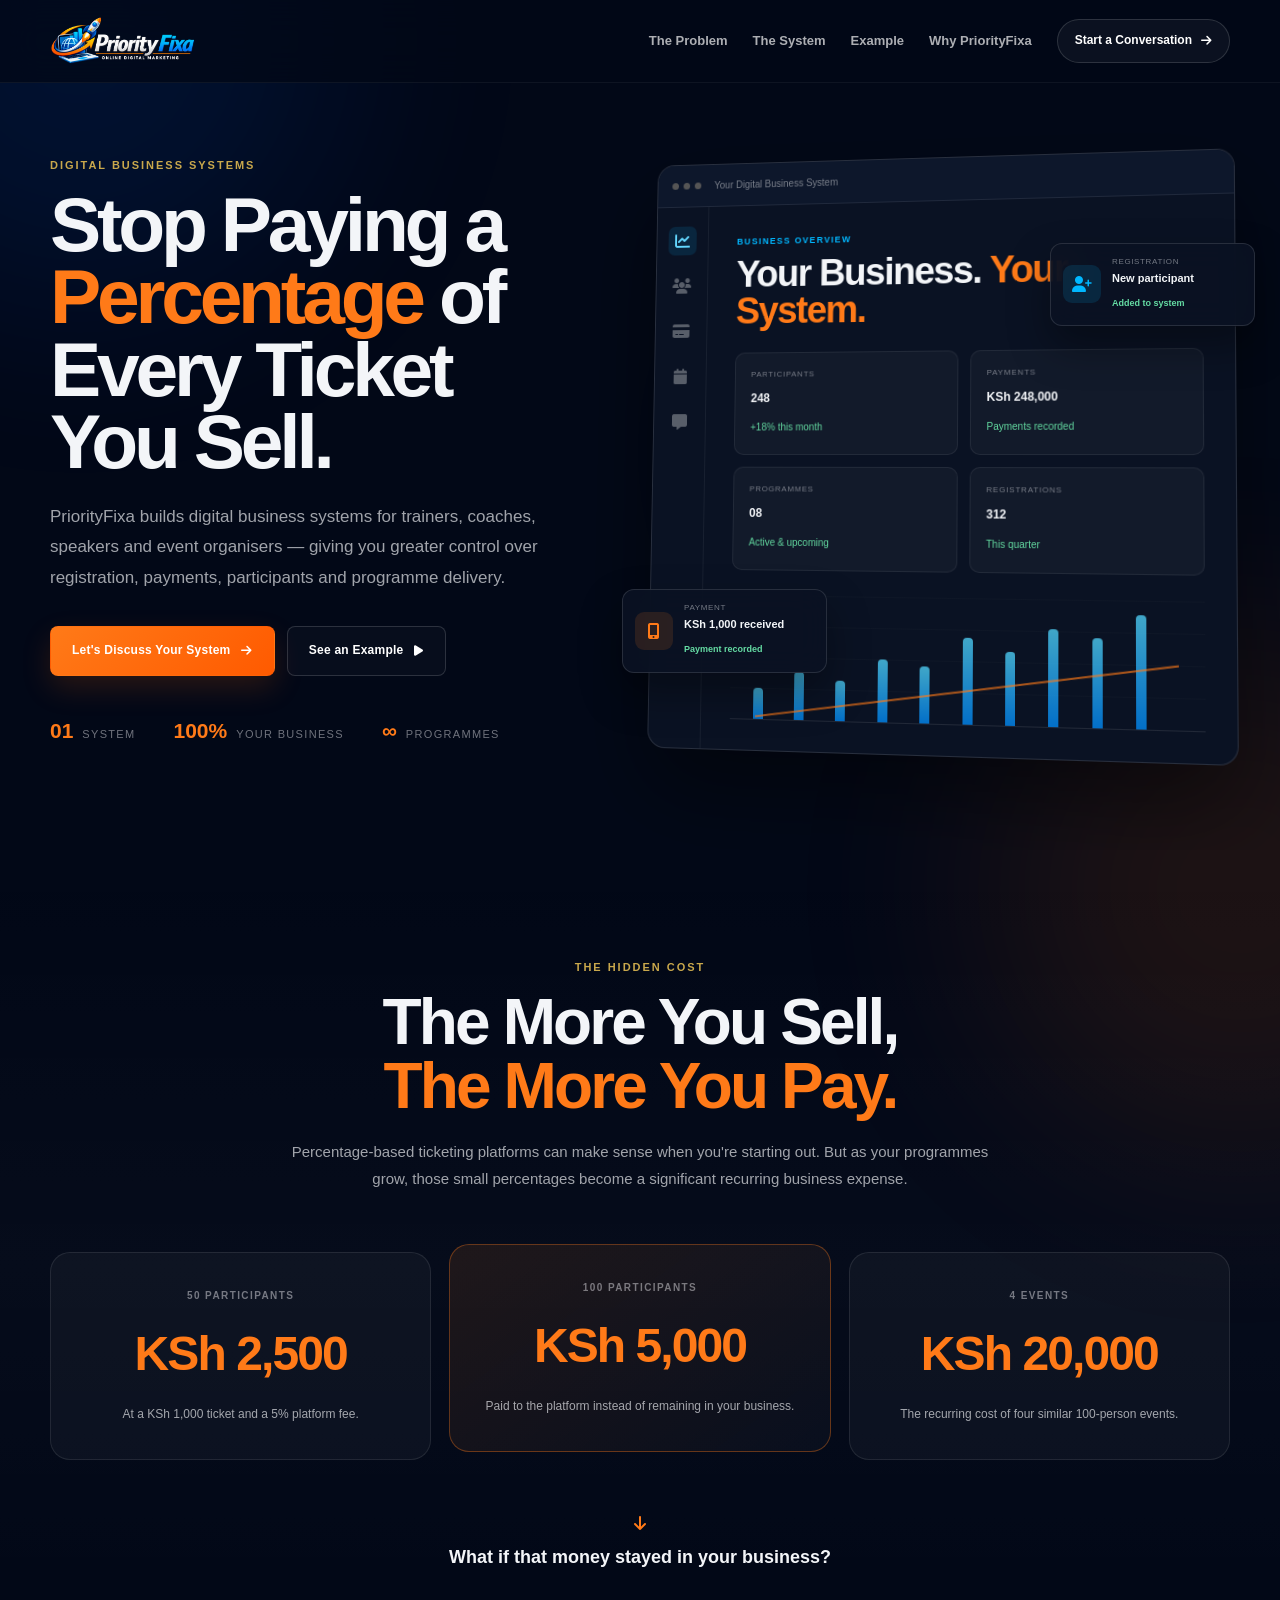
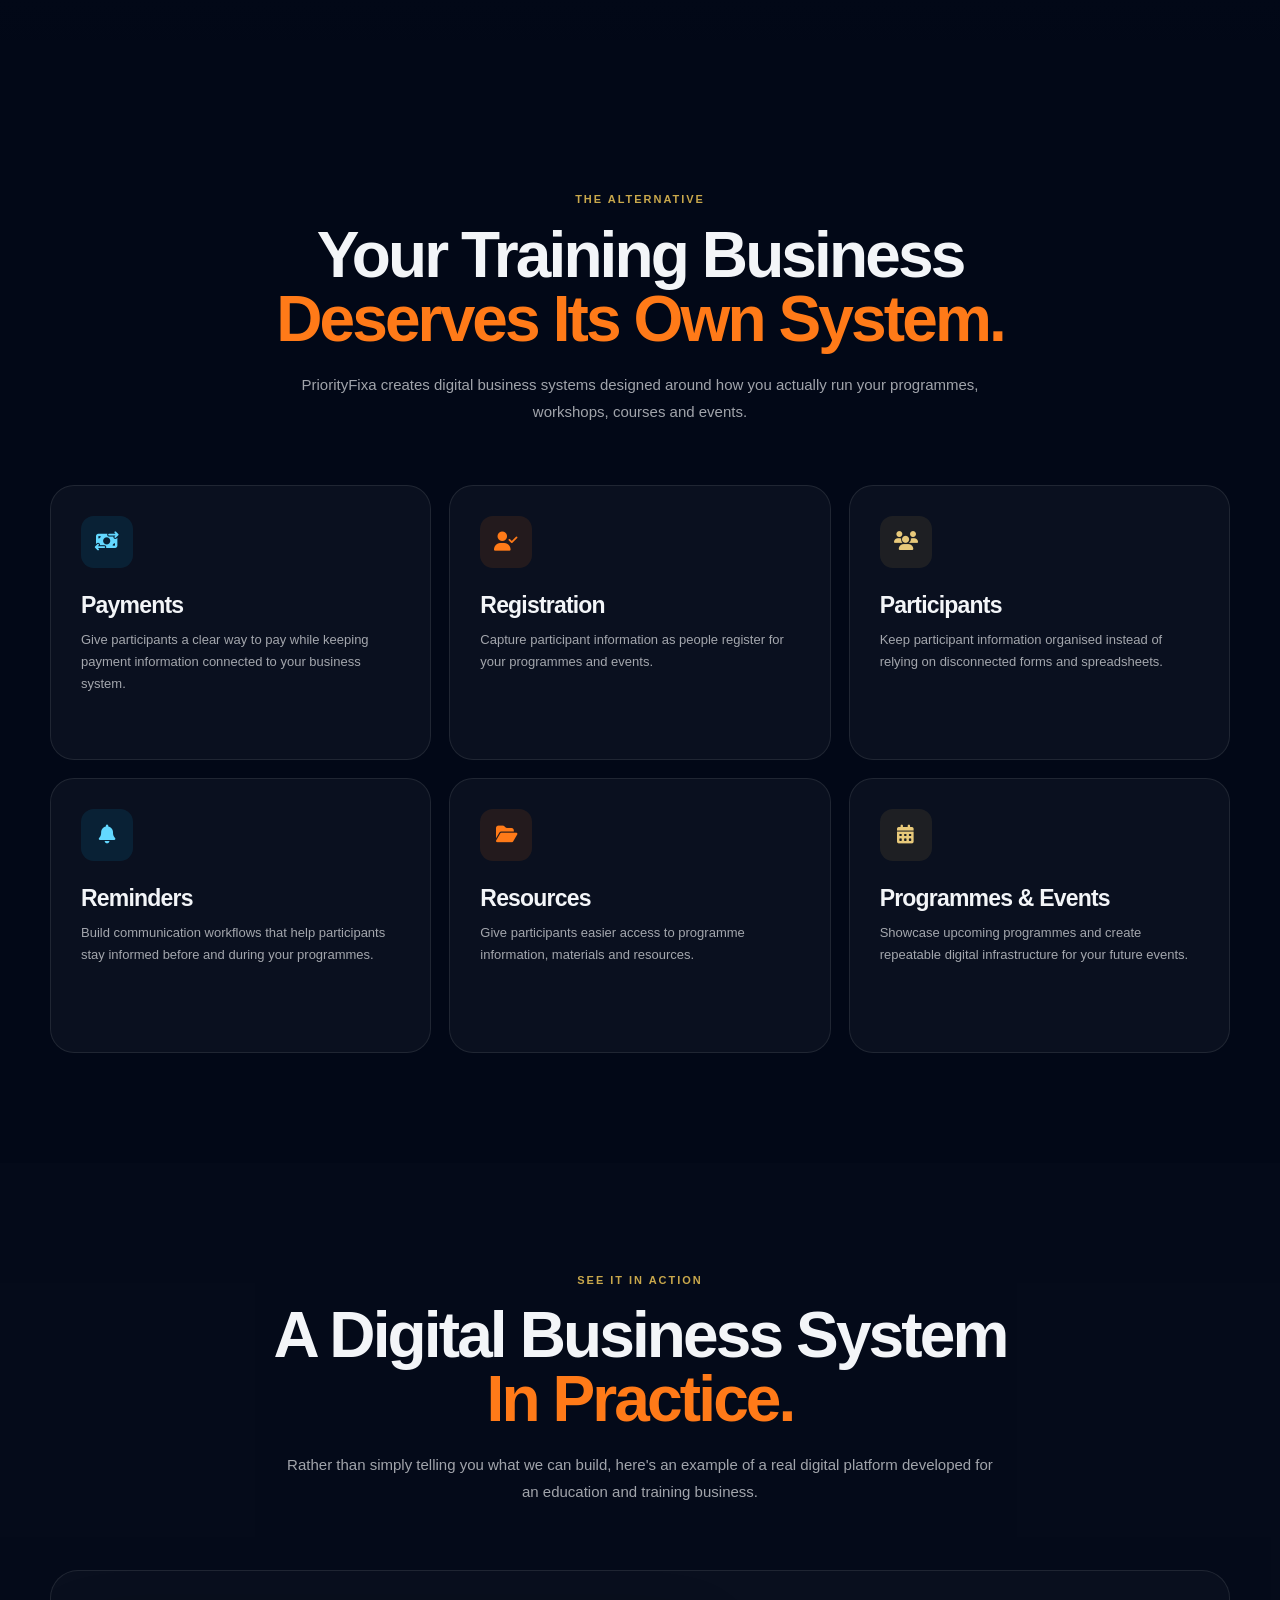
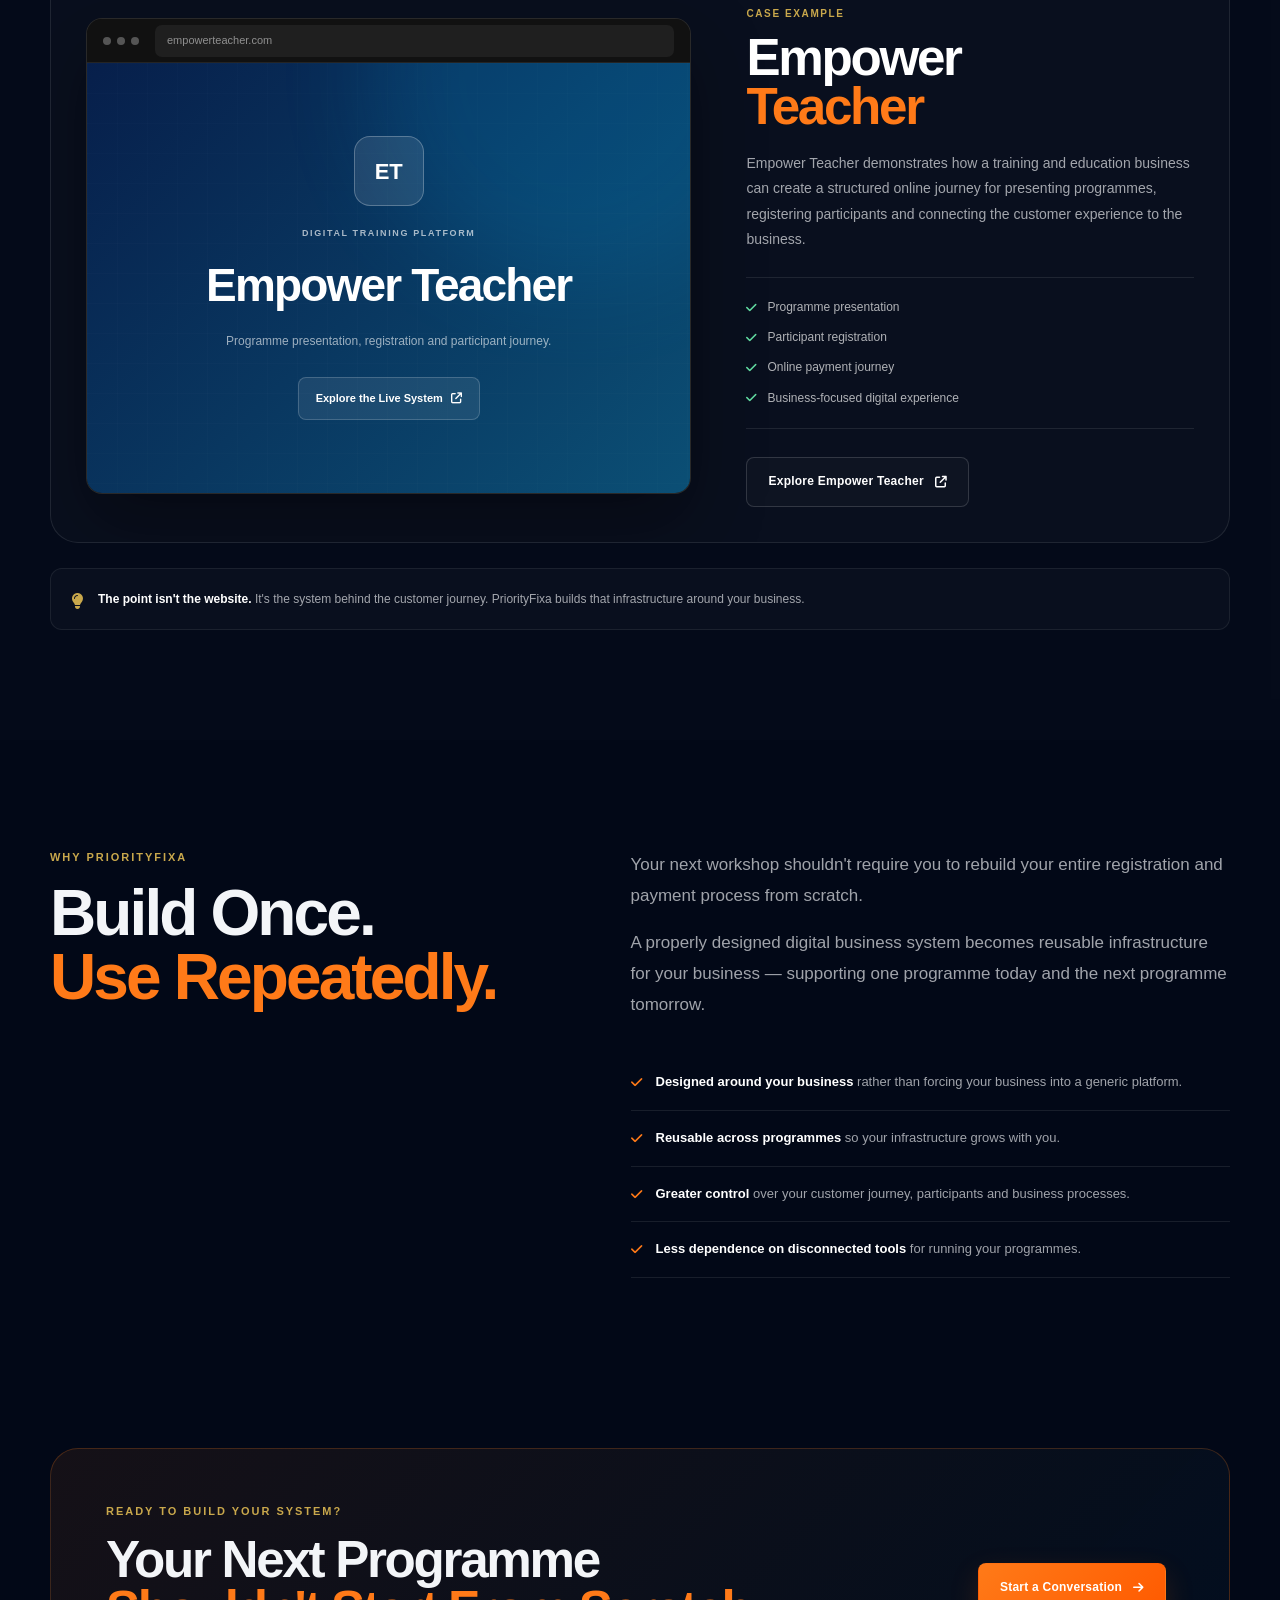
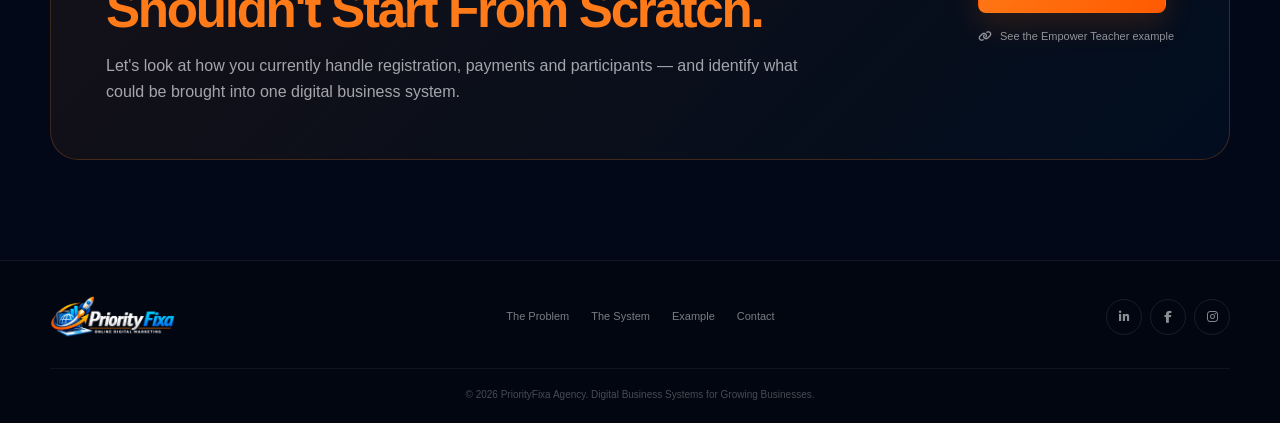
==== commit 51147568: "Update busysystem.html" ====
--- a/busysystem.html
+++ b/busysystem.html
@@ -93,7 +93,7 @@
 
                 <!-- Replace with your actual logo path -->
                 <img
-                    src="assets/images/priorityfixa-logo.png"
+                    src="images/logotransp.png"
                     alt="PriorityFixa Agency"
                     class="brand-logo"
                 >
@@ -1113,7 +1113,7 @@
             >
 
                 <img
-                    src="assets/images/priorityfixa-logo.png"
+                    src="images/logotransp.png"
                     alt="PriorityFixa"
                     class="footer-logo"
                 >
